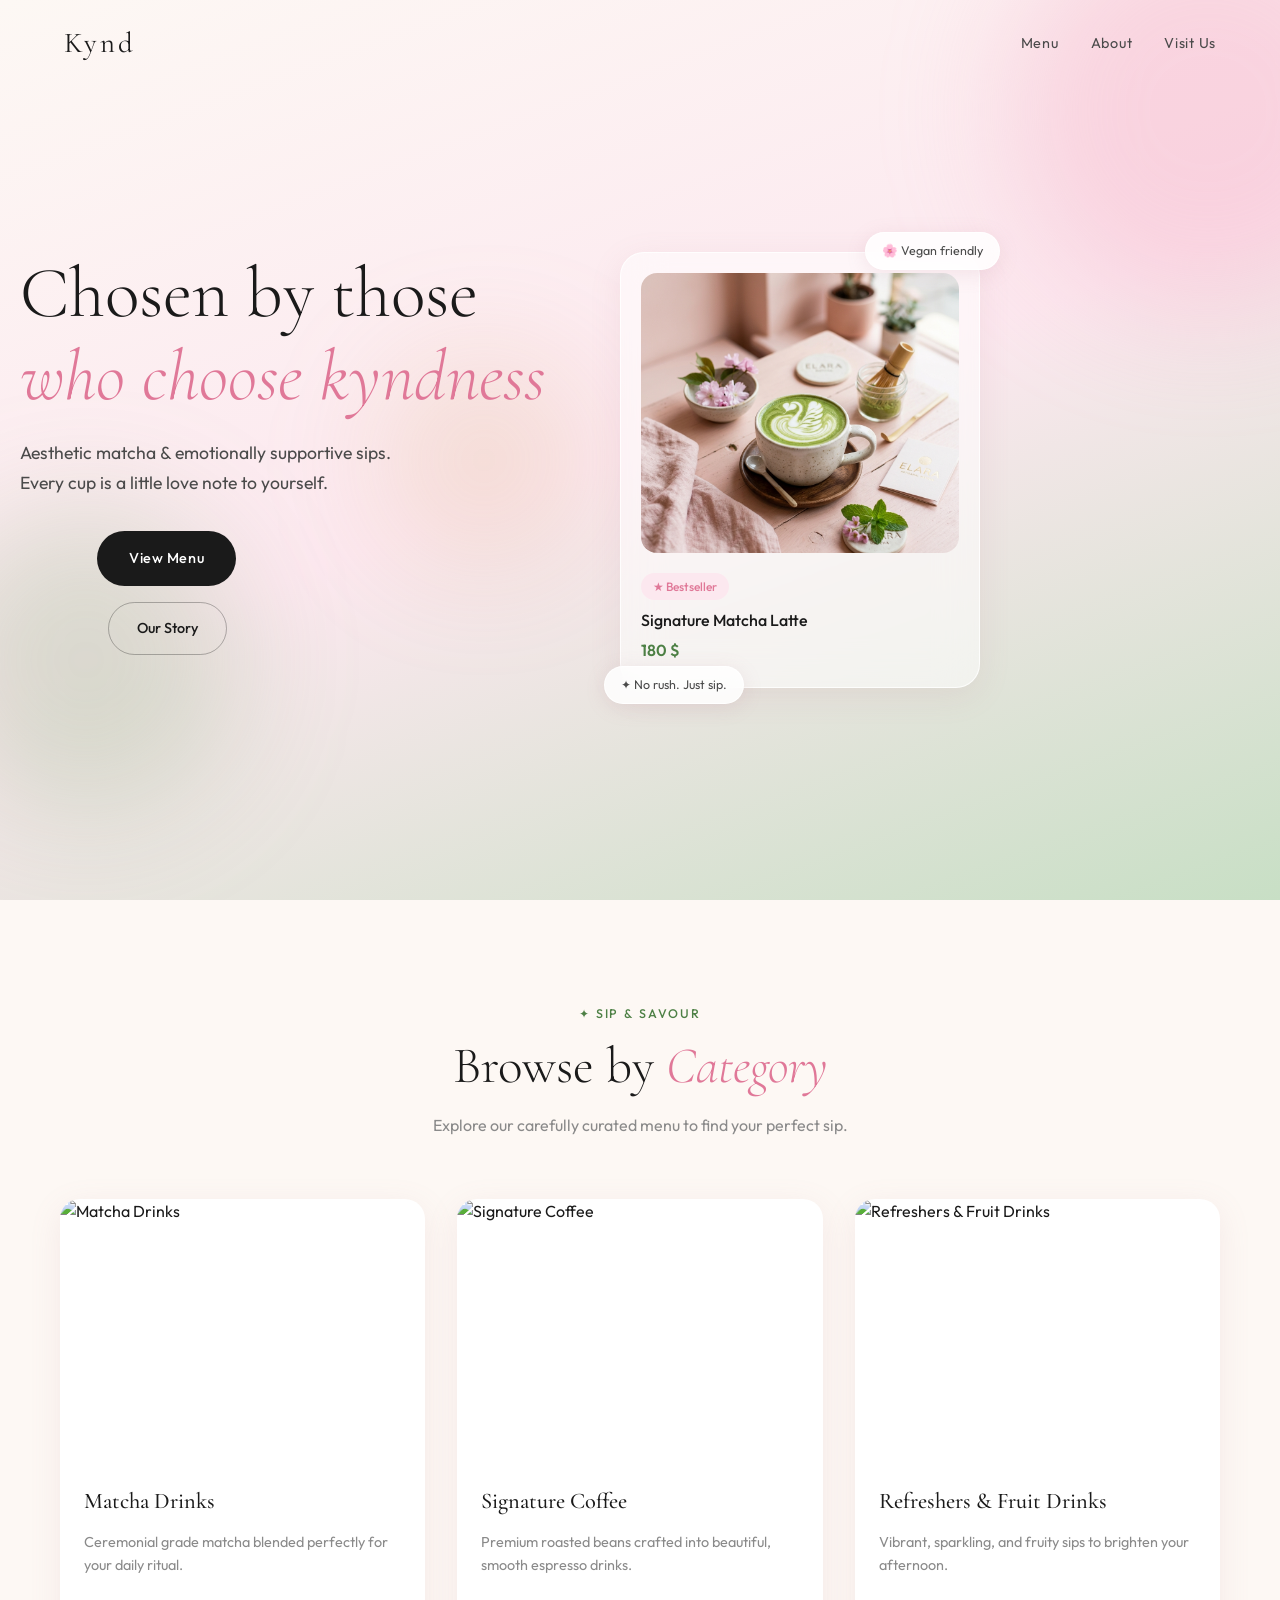
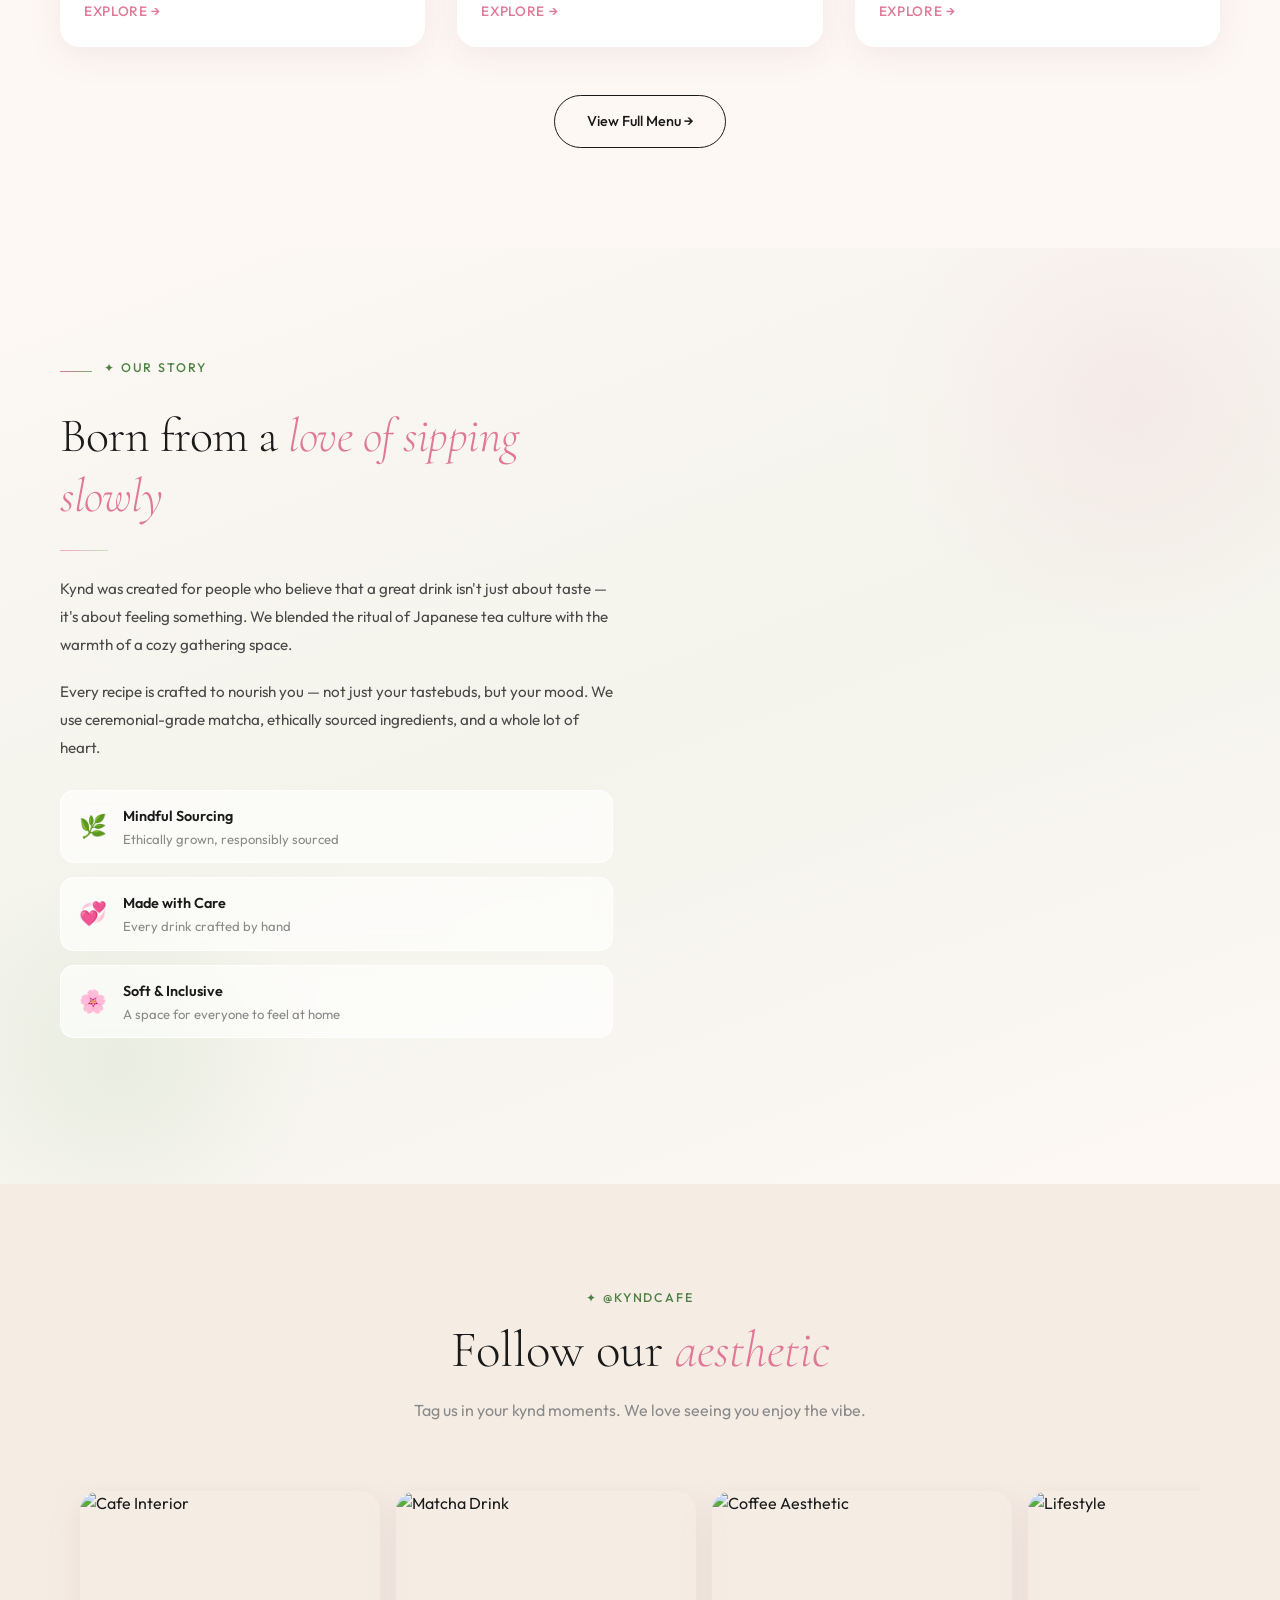
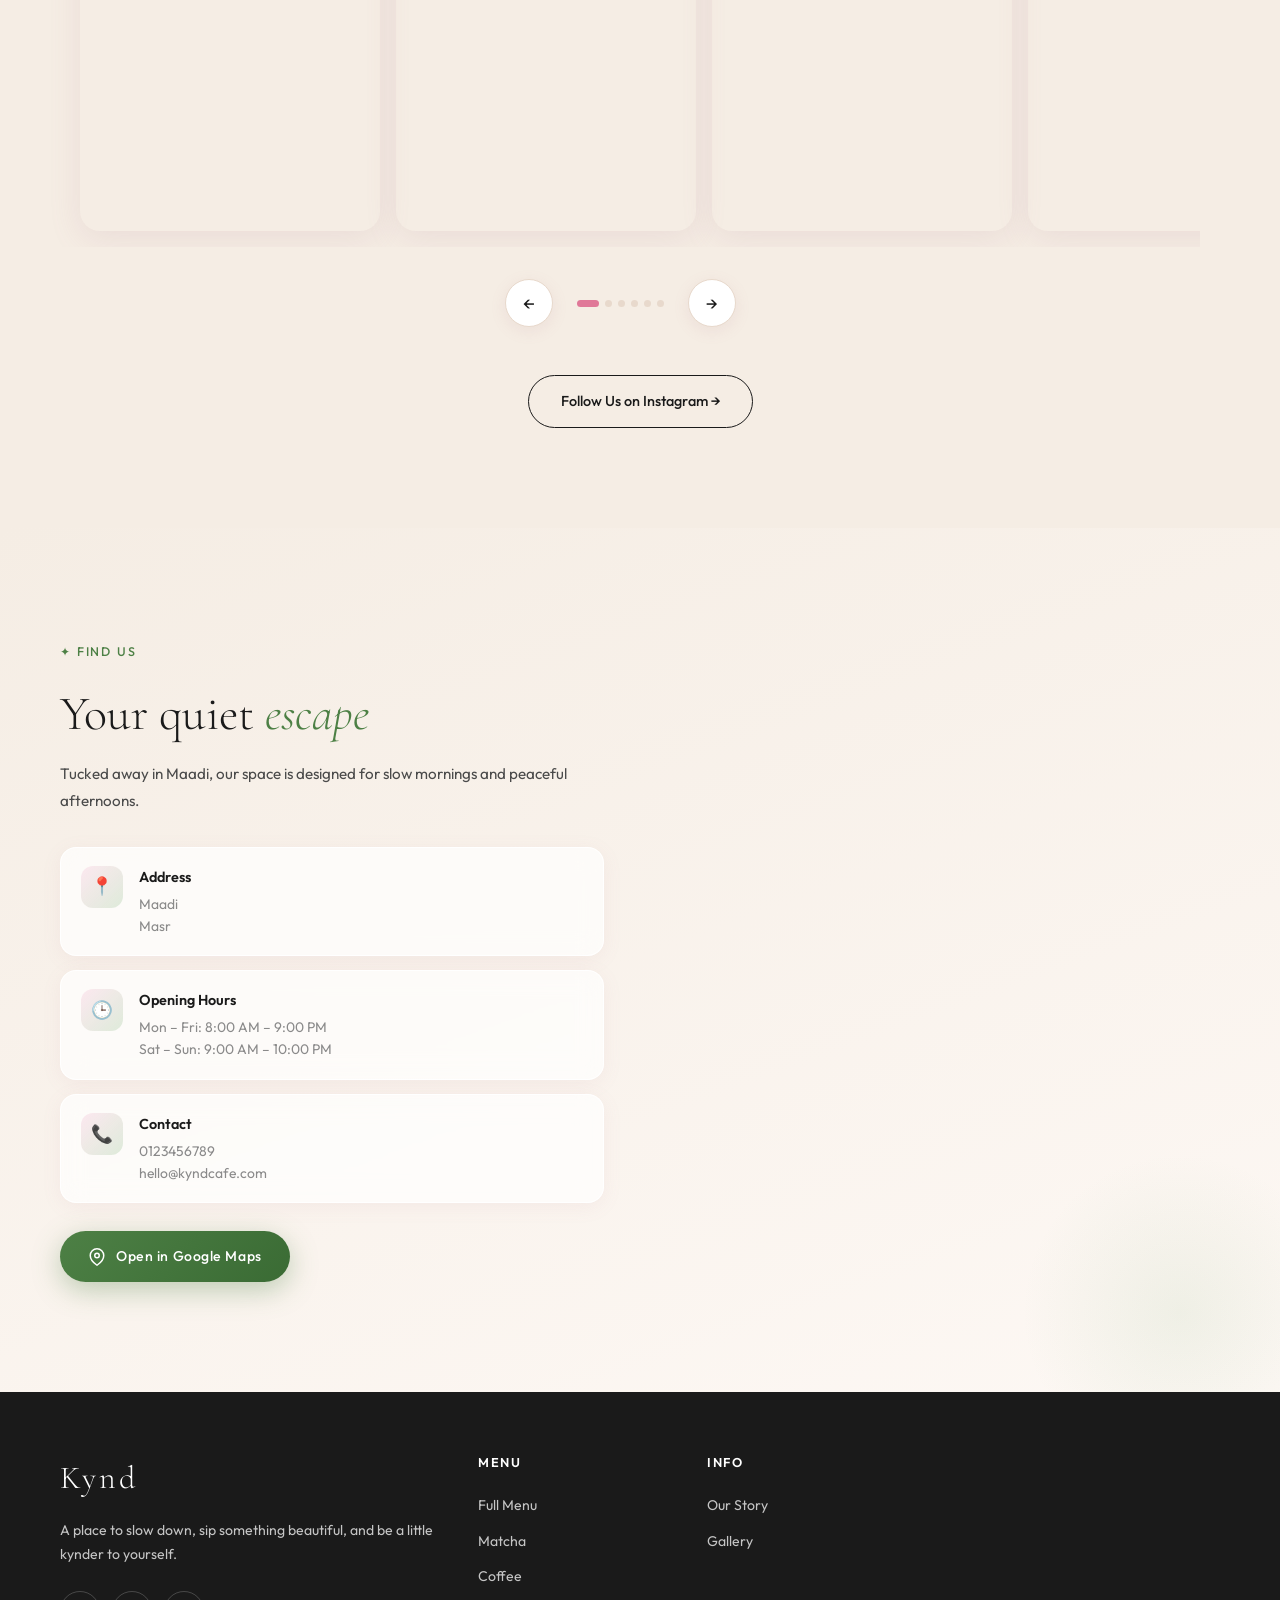
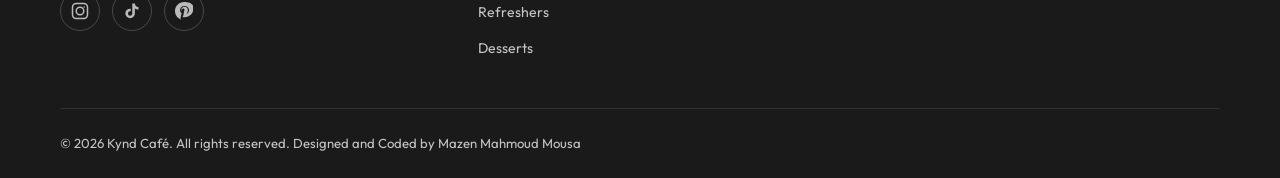
==== index.html @ c6123735 "first commit" ====
<!DOCTYPE html>
<html lang="en">
<head>
  <meta charset="UTF-8" />
  <meta name="viewport" content="width=device-width, initial-scale=1.0" />
  <meta name="description" content="Kynd Café — Aesthetic matcha & emotionally supportive sips. Premium matcha, pink drinks & mindful moments." />
  <title>Kynd Café — Chosen by those who choose kyndness</title>
  <link rel="preconnect" href="https://fonts.googleapis.com" />
  <link rel="preconnect" href="https://fonts.gstatic.com" crossorigin />
  <link href="https://fonts.googleapis.com/css2?family=Cormorant+Garamond:ital,wght@0,300;0,400;0,600;1,300;1,400&family=Outfit:wght@300;400;500;600&family=Jost:wght@300;400;500&display=swap" rel="stylesheet" />
  <link rel="stylesheet" href="style.css" />
</head>
<body>

  <!-- Navbar -->
  <nav id="navbar">
    <div class="nav-container">
      <a href="#" class="nav-logo">Kynd</a>
      <ul class="nav-links" id="navLinks">
        <li><a href="menu.html" class="nav-link">Menu</a></li>
        <li><a href="#about" class="nav-link">About</a></li>
        <li><a href="#location" class="nav-link">Visit Us</a></li>
      </ul>
      <button class="hamburger" id="hamburger" aria-label="Open menu">
        <span></span><span></span><span></span>
      </button>
    </div>
  </nav>

  <!-- Mobile Menu -->
  <div class="mobile-menu" id="mobileMenu">
    <button class="mobile-close" id="mobileClose">✕</button>
    <ul>
      <li><a href="menu.html" class="mobile-link">Menu</a></li>
      <li><a href="#about" class="mobile-link">About</a></li>
      <li><a href="#location" class="mobile-link">Visit Us</a></li>
    </ul>
  </div>
  <div class="menu-overlay" id="menuOverlay"></div>

  <!-- Hero Section -->
  <section id="hero">
    <div class="hero-blobs">
      <div class="blob blob-1"></div>
      <div class="blob blob-2"></div>
      <div class="blob blob-3"></div>
    </div>
    <div class="hero-content">
   
      <h1 class="hero-title reveal">
        Chosen by those<br/><em>who choose kyndness</em>
      </h1>
      <p class="hero-sub reveal">Aesthetic matcha & emotionally supportive sips.<br/>Every cup is a little love note to yourself.</p>
      <div class="hero-btns reveal-up" style="animation-delay: 0.4s;">
        <a href="menu.html" class="btn-primary">View Menu</a>
        <a href="#about" class="btn-ghost">Our Story</a>
      </div>

    </div>
    <div class="hero-visual reveal">
      <div class="hero-card glass-card">
        <div class="hero-img-wrap">
          <img src="assets/matcha-hero.png" alt="Kynd matcha latte" class="hero-drink-img" onerror="this.style.display='none';this.nextElementSibling.style.display='flex'"/>
          <div class="hero-img-fallback">🍵</div>
        </div>
        <div class="hero-card-label">
          <span class="label-tag">★ Bestseller</span>
          <p class="label-name">Signature Matcha Latte</p>
          <p class="label-price">180 $</p>
        </div>
      </div>
      <div class="floating-pill pill-1">🌸 Vegan friendly</div>
      <div class="floating-pill pill-2">✦ No rush. Just sip.</div>
    </div>
    </div>
  </section>

  <!-- Categories Section -->
  <section id="categories" class="section">
    <div class="container">
      <div class="section-header reveal">
        <span class="section-label">✦ Sip & Savour</span>
        <h2>Browse by <em>Category</em></h2>
        <p>Explore our carefully curated menu to find your perfect sip.</p>
      </div>
      <div class="category-cards-grid">
        <!-- Category 1 -->
        <a href="category.html?type=matcha" class="cat-card-large reveal" data-delay="0">
          <div class="cat-card-img-wrap">
            <img src="https://images.unsplash.com/photo-1536514072410-5019a3c69182?auto=format&fit=crop&w=800&q=80" alt="Matcha Drinks" class="cat-card-img" />
          </div>
          <div class="cat-card-content">
            <h3>Matcha Drinks</h3>
            <p>Ceremonial grade matcha blended perfectly for your daily ritual.</p>
            <span class="cat-cta">Explore →</span>
          </div>
        </a>
        <!-- Category 2 -->
        <a href="category.html?type=coffee" class="cat-card-large reveal" data-delay="100">
          <div class="cat-card-img-wrap">
            <img src="https://images.unsplash.com/photo-1497935586351-b67a49e012bf?auto=format&fit=crop&w=800&q=80" alt="Signature Coffee" class="cat-card-img" />
          </div>
          <div class="cat-card-content">
            <h3>Signature Coffee</h3>
            <p>Premium roasted beans crafted into beautiful, smooth espresso drinks.</p>
            <span class="cat-cta">Explore →</span>
          </div>
        </a>
        <!-- Category 3 -->
        <a href="category.html?type=refreshers" class="cat-card-large reveal" data-delay="200">
          <div class="cat-card-img-wrap">
            <img src="https://images.unsplash.com/photo-1513558161293-cdaf765ed2fd?auto=format&fit=crop&w=800&q=80" alt="Refreshers & Fruit Drinks" class="cat-card-img" />
          </div>
          <div class="cat-card-content">
            <h3>Refreshers & Fruit Drinks</h3>
            <p>Vibrant, sparkling, and fruity sips to brighten your afternoon.</p>
            <span class="cat-cta">Explore →</span>
          </div>
        </a>
      </div>
      <div class="center-btn reveal">
        <a href="menu.html" class="btn-outline">View Full Menu →</a>
      </div>
    </div>
  </section>



  <!-- About Section -->
  <section id="about" class="section">
    <div class="container">
      <div class="about-grid">
        <div class="about-visual reveal">
         
    
          
        <div class="about-text reveal">
          <div class="about-eyebrow">
            <div class="about-eyebrow-line"></div>
            <span class="section-label">✦ Our Story</span>
          </div>
          <h2>Born from a <em>love of sipping slowly</em></h2>
          <div class="about-divider"></div>
          <p class="about-p">Kynd was created for people who believe that a great drink isn't just about taste — it's about feeling something. We blended the ritual of Japanese tea culture with the warmth of a cozy gathering space.</p>
          <p class="about-p">Every recipe is crafted to nourish you — not just your tastebuds, but your mood. We use ceremonial-grade matcha, ethically sourced ingredients, and a whole lot of heart.</p>
          <div class="about-values">
            <div class="value-item">
              <span class="value-icon">🌿</span>
              <div>
                <strong>Mindful Sourcing</strong>
                <p>Ethically grown, responsibly sourced</p>
              </div>
            </div>
            <div class="value-item">
              <span class="value-icon">💞</span>
              <div>
                <strong>Made with Care</strong>
                <p>Every drink crafted by hand</p>
              </div>
            </div>
            <div class="value-item">
              <span class="value-icon">🌸</span>
              <div>
                <strong>Soft & Inclusive</strong>
                <p>A space for everyone to feel at home</p>
              </div>
            </div>
          </div>
        </div>
      </div>
    </div>
  </section>

  <!-- Gallery Section -->
  <section id="gallery" class="section bg-soft">
    <div class="container">
      <div class="section-header reveal">
        <span class="section-label">✦ @kyndcafe</span>
        <h2>Follow our <em>aesthetic</em></h2>
        <p>Tag us in your kynd moments. We love seeing you enjoy the vibe.</p>
      </div>
      <div class="gallery-carousel-wrap">
        <div class="gallery-track-outer">
          <div class="gallery-track" id="galleryTrack">
            <div class="gallery-slide">
              <img src="https://images.unsplash.com/photo-1554118811-1e0d58224f24?auto=format&fit=crop&w=600&q=80" alt="Cafe Interior" class="gal-img" draggable="false"/>
            </div>
            <div class="gallery-slide">
              <img src="https://images.unsplash.com/photo-1515823662972-da6a2e4d3002?auto=format&fit=crop&w=600&q=80" alt="Matcha Drink" class="gal-img" draggable="false"/>
            </div>
            <div class="gallery-slide">
              <img src="https://images.unsplash.com/photo-1541167760496-1628856ab772?auto=format&fit=crop&w=600&q=80" alt="Coffee Aesthetic" class="gal-img" draggable="false"/>
            </div>
            <div class="gallery-slide">
              <img src="https://images.unsplash.com/photo-1600093463592-8e36ae95ef56?auto=format&fit=crop&w=600&q=80" alt="Lifestyle" class="gal-img" draggable="false"/>
            </div>
            <div class="gallery-slide">
              <img src="https://images.unsplash.com/photo-1551024601-bec78aea704b?auto=format&fit=crop&w=600&q=80" alt="Dessert" class="gal-img" draggable="false"/>
            </div>
            <div class="gallery-slide">
              <img src="https://images.unsplash.com/photo-1511920170033-f8396924c348?auto=format&fit=crop&w=600&q=80" alt="Cozy Cafe" class="gal-img" draggable="false"/>
            </div>
          </div>
        </div>
        <div class="gallery-controls">
          <button class="gallery-arrow" id="galPrev" aria-label="Previous">&#8592;</button>
          <div class="gallery-dots" id="galDots"></div>
          <button class="gallery-arrow" id="galNext" aria-label="Next">&#8594;</button>
        </div>
      </div>
      <div class="center-btn reveal">
        <a href="https://instagram.com" target="_blank" class="btn-outline">Follow Us on Instagram →</a>
      </div>
    </div>
  </section>

  <!-- Location & Hours Section -->
  <section id="location" class="section">
    <div class="container">
      <div class="location-grid">
        <div class="location-text reveal">
          <span class="section-label">✦ Find Us</span>
          <h2>Your quiet <em>escape</em></h2>
          <p>Tucked away in Maadi, our space is designed for slow mornings and peaceful afternoons.</p>
          
          <div class="location-details">
            <div class="loc-item">
              <div class="loc-icon-wrap">📍</div>
              <div>
                <strong>Address</strong>
                <p>Maadi<br/>Masr</p>
              </div>
            </div>
            <div class="loc-item">
              <div class="loc-icon-wrap">🕒</div>
              <div>
                <strong>Opening Hours</strong>
                <p>Mon – Fri: 8:00 AM – 9:00 PM<br/>Sat – Sun: 9:00 AM – 10:00 PM</p>
              </div>
            </div>
            <div class="loc-item">
              <div class="loc-icon-wrap">📞</div>
              <div>
                <strong>Contact</strong>
                <p>0123456789<br/>hello@kyndcafe.com</p>
              </div>
            </div>
          </div>

          <a href="https://maps.google.com" target="_blank" rel="noopener" class="btn-map">
            <svg viewBox="0 0 24 24" fill="none" stroke="currentColor" stroke-width="2" stroke-linecap="round" stroke-linejoin="round">
              <path d="M21 10c0 7-9 13-9 13s-9-6-9-13a9 9 0 0 1 18 0z"/>
              <circle cx="12" cy="10" r="3"/>
            </svg>
            Open in Google Maps
          </a>
        </div>
      </div>
    </div>
  </section>



  <!-- Footer -->
  <footer id="contact">
    <div class="container">
      <div class="footer-grid">
        <div class="footer-brand">
          <div class="footer-logo">Kynd</div>
          <p>A place to slow down, sip something beautiful, and be a little kynder to yourself.</p>
          <div class="social-links">
            <a href="#" class="social-btn" aria-label="Instagram">
              <svg viewBox="0 0 24 24" fill="none" stroke="currentColor" stroke-width="2"><rect x="2" y="2" width="20" height="20" rx="5"/><circle cx="12" cy="12" r="5"/><circle cx="17.5" cy="6.5" r="1" fill="currentColor" stroke="none"/></svg>
            </a>
            <a href="#" class="social-btn" aria-label="TikTok">
              <svg viewBox="0 0 24 24" fill="currentColor"><path d="M19.59 6.69a4.83 4.83 0 01-3.77-4.25V2h-3.45v13.67a2.89 2.89 0 01-2.88 2.5 2.89 2.89 0 01-2.89-2.89 2.89 2.89 0 012.89-2.89c.28 0 .54.04.79.1V9.01a6.32 6.32 0 00-.79-.05 6.34 6.34 0 00-6.34 6.34 6.34 6.34 0 006.34 6.34 6.34 6.34 0 006.33-6.34V8.69a8.18 8.18 0 004.78 1.52V6.77a4.85 4.85 0 01-1.01-.08z"/></svg>
            </a>
            <a href="#" class="social-btn" aria-label="Pinterest">
              <svg viewBox="0 0 24 24" fill="currentColor"><path d="M12 0C5.37 0 0 5.37 0 12c0 5.08 3.16 9.44 7.64 11.21-.1-.95-.2-2.41.04-3.44.22-.93 1.46-6.19 1.46-6.19s-.37-.75-.37-1.86c0-1.75 1.01-3.05 2.27-3.05 1.07 0 1.59.8 1.59 1.76 0 1.08-.69 2.69-1.04 4.18-.3 1.25.62 2.26 1.85 2.26 2.22 0 3.72-2.86 3.72-6.25 0-2.57-1.74-4.37-4.23-4.37-2.88 0-4.57 2.16-4.57 4.4 0 .87.33 1.8.75 2.31.08.1.09.19.07.29-.08.31-.25.99-.28 1.12-.04.18-.14.22-.31.13-1.17-.55-1.9-2.26-1.9-3.64 0-2.96 2.15-5.68 6.2-5.68 3.25 0 5.78 2.32 5.78 5.41 0 3.23-2.03 5.82-4.85 5.82-.95 0-1.84-.49-2.14-1.07l-.58 2.18c-.21.81-.78 1.82-1.16 2.44.87.27 1.8.41 2.75.41 6.63 0 12-5.37 12-12S18.63 0 12 0z"/></svg>
            </a>
          </div>
        </div>
        <div class="footer-col">
          <h4>Menu</h4>
          <ul>
            <li><a href="menu.html">Full Menu</a></li>
            <li><a href="category.html?type=matcha">Matcha</a></li>
            <li><a href="category.html?type=coffee">Coffee</a></li>
            <li><a href="category.html?type=refreshers">Refreshers</a></li>
            <li><a href="category.html?type=desserts">Desserts</a></li>
          </ul>
        </div>
        <div class="footer-col">
          <h4>Info</h4>
          <ul>
            <li><a href="#about">Our Story</a></li>
            <li><a href="#gallery">Gallery</a></li>
          </ul>
        </div>
      </div>
      <div class="footer-bottom">
        <p>© 2026 Kynd Café. All rights reserved. Designed and Coded by Mazen Mahmoud Mousa</p>
      
      </div>
    </div>
  </footer>

  <script src="main.js"></script>
</body>
</html>
---- style.css ----
/* ===== VARIABLES ===== */
:root {
  --pink: #f2a7bf;
  --pink-light: #fce8ef;
  --pink-deep: #e07898;
  --matcha: #7aab72;
  --matcha-light: #c8dfc5;
  --matcha-deep: #4d8045;
  --cream: #fdf8f4;
  --beige: #f5ede4;
  --beige-dark: #e8d9cc;
  --white: #ffffff;
  --text-dark: #1a1a1a;
  --text-mid: #4a4a4a;
  --text-light: #8a8a8a;
  --glass-bg: rgba(255,255,255,0.55);
  --glass-border: rgba(255,255,255,0.8);
  --shadow-soft: 0 8px 32px rgba(180,120,140,0.12);
  --shadow-hover: 0 20px 60px rgba(180,120,140,0.22);
  --radius: 20px;
  --radius-sm: 12px;
  --font-serif: 'Cormorant Garamond', serif;
  --font-sans: 'Outfit', sans-serif;
  --font-alt: 'Jost', sans-serif;
  --transition: 0.35s cubic-bezier(0.4,0,0.2,1);
}

/* ===== RESET ===== */
*, *::before, *::after { box-sizing: border-box; margin: 0; padding: 0; }
html { scroll-behavior: smooth; font-size: 16px; }
body {
  font-family: var(--font-sans);
  background: var(--cream);
  color: var(--text-dark);
  overflow-x: hidden;
  line-height: 1.6;
}
img { max-width: 100%; display: block; }
a { text-decoration: none; color: inherit; }
ul { list-style: none; }
button { border: none; cursor: pointer; font-family: inherit; }

/* ===== REVEAL ANIMATIONS ===== */
.reveal-up {
  opacity: 0;
  transform: translateY(30px);
  animation: revealUpAnim 1s cubic-bezier(0.2, 0.8, 0.2, 1) forwards;
}
@keyframes revealUpAnim {
  to { opacity: 1; transform: translateY(0); }
}
/* ===== NAVBAR ===== */
#navbar {
  position: fixed; top: 0; left: 0; right: 0; z-index: 1000;
  padding: 20px 0; transition: all var(--transition);
}
#navbar.scrolled {
  background: rgba(253,248,244,0.9);
  backdrop-filter: blur(20px);
  padding: 12px 0;
  box-shadow: 0 2px 30px rgba(180,120,140,0.1);
}
.nav-container {
  max-width: 1200px; margin: 0 auto; padding: 0 24px;
  display: flex; align-items: center; justify-content: space-between; gap: 16px;
}
.nav-logo {
  font-family: var(--font-serif); font-size: 1.8rem; font-weight: 400;
  letter-spacing: 0.1em; color: var(--text-dark); flex-shrink: 0;
}
.nav-links {
  display: none; gap: 32px;
}
@media(min-width:900px){ .nav-links { display: flex; } }
.nav-link {
  font-size: 0.9rem; font-weight: 400; color: var(--text-mid);
  letter-spacing: 0.05em; transition: color var(--transition);
  position: relative;
}
.nav-link::after {
  content:''; position:absolute; bottom:-4px; left:0; right:0;
  height:1px; background:var(--pink); transform:scaleX(0);
  transition:transform var(--transition);
}
.nav-link:hover { color: var(--text-dark); }
.nav-link:hover::after { transform:scaleX(1); }
.nav-cta {
  display: none; padding: 10px 22px;
  background: var(--text-dark); color: var(--white);
  border-radius: 50px; font-size: 0.85rem; font-weight: 500;
  letter-spacing: 0.05em; transition: all var(--transition);
}
@media(min-width:900px){ .nav-cta { display: block; } }
.nav-cta:hover {
  background: var(--pink-deep);
  box-shadow: 0 8px 24px rgba(224,120,138,0.4);
  transform: translateY(-1px);
}
.hamburger {
  display: flex; flex-direction: column; gap: 5px;
  background: none; padding: 4px; width: 36px; flex-shrink: 0;
}
@media(min-width:900px){ .hamburger { display: none; } }
.hamburger span {
  display: block; height: 1.5px; background: var(--text-dark);
  border-radius: 2px; transition: all var(--transition); width: 100%;
}
.hamburger.active span:nth-child(1) { transform: rotate(45deg) translate(5px,5px); }
.hamburger.active span:nth-child(2) { opacity: 0; }
.hamburger.active span:nth-child(3) { transform: rotate(-45deg) translate(5px,-5px); }

/* Mobile Menu */
.mobile-menu {
  position: fixed; top: 0; right: -100%; width: min(320px,85vw); height: 100vh;
  background: var(--cream); z-index: 1100; padding: 80px 40px 40px;
  display: flex; flex-direction: column; gap: 32px;
  box-shadow: -10px 0 60px rgba(0,0,0,0.1);
  transition: right 0.4s cubic-bezier(0.4,0,0.2,1);
}
.mobile-menu.open { right: 0; }
.mobile-close {
  position: absolute; top: 24px; right: 24px; background: none;
  font-size: 1.2rem; color: var(--text-mid); padding: 8px;
}
.mobile-menu ul { display: flex; flex-direction: column; gap: 8px; }
.mobile-link {
  display: block; padding: 12px 0; font-size: 1.4rem;
  font-family: var(--font-serif); font-weight: 300;
  color: var(--text-dark); letter-spacing: 0.05em;
  border-bottom: 1px solid var(--beige-dark);
  transition: color var(--transition);
}
.mobile-link:hover { color: var(--pink-deep); }
.mobile-order { display: inline-block; margin-top: auto; text-align: center; }
.menu-overlay {
  position: fixed; inset: 0; background: rgba(0,0,0,0.4);
  z-index: 1050; opacity: 0; visibility: hidden;
  transition: all var(--transition);
}
.menu-overlay.show { opacity: 1; visibility: visible; }

/* ===== BUTTONS ===== */
.btn-primary {
  display: inline-flex; align-items: center; gap: 8px;
  padding: 14px 30px;
  margin: 1px 77px;
  background: var(--text-dark); color: var(--white);
  border-radius: 50px; font-size: 0.9rem; font-weight: 500;
  letter-spacing: 0.04em; transition: all var(--transition);
  border: 2px solid transparent;

}
.btn-primary:hover {
  background: var(--pink-deep); border-color: var(--pink-deep);
  box-shadow: 0 12px 35px rgba(224,120,138,0.4);
  transform: translateY(-2px);
}
.btn-ghost {
  display: inline-flex; align-items: center; gap: 8px;
  padding: 14px 28px;  margin: 1px 88px; background: transparent; color: var(--text-dark);
  border-radius: 50px; font-size: 0.9rem; font-weight: 500;
  border: 1.5px solid rgba(26,26,26,0.3); transition: all var(--transition);
}
.btn-ghost:hover {
  border-color: var(--pink); color: var(--pink-deep);
  background: var(--pink-light); transform: translateY(-2px);
}
.btn-outline {
  display: inline-flex; align-items: center; gap: 8px;
  padding: 14px 32px; background: transparent; color: var(--text-dark);
  border-radius: 50px; font-size: 0.9rem; font-weight: 500;
  border: 1.5px solid var(--text-dark); transition: all var(--transition);
}
.btn-outline:hover {
  background: var(--text-dark); color: var(--white);
  transform: translateY(-2px);
}

/* ===== SHARED ===== */
.container { max-width: 1200px; margin: 0 auto; padding: 0 20px; }
.section { padding: clamp(60px,10vw,100px) 0; }
.bg-soft { background: var(--beige); }
.glass-card {
  background: var(--glass-bg); backdrop-filter: blur(20px);
  border: 1px solid var(--glass-border); border-radius: var(--radius);
  box-shadow: var(--shadow-soft);
}
.section-header { text-align: center; margin-bottom: clamp(40px,6vw,60px); }
.section-label {
  display: inline-block; font-size: 0.78rem; font-weight: 500;
  letter-spacing: 0.15em; color: var(--matcha-deep); text-transform: uppercase;
  margin-bottom: 12px;
}
.section-header h2 {
  font-family: var(--font-serif); font-size: clamp(2rem,5vw,3.2rem);
  font-weight: 300; line-height: 1.2; margin-bottom: 16px;
}
.section-header h2 em { color: var(--pink-deep); font-style: italic; }
.section-header p { color: var(--text-light); max-width: 520px; margin: 0 auto; font-size: 1rem; }
.center-btn { text-align: center; margin-top: 48px; }

/* ===== REVEAL ANIMATION ===== */
.reveal {
  opacity: 0; transform: translateY(30px);
  transition: opacity 0.7s ease, transform 0.7s ease;
}
.reveal.visible { opacity: 1; transform: translateY(0); }

/* ===== HERO ===== */
#hero {
  min-height: 100vh; min-height: 100svh;
  display: flex; align-items: center;
  padding: 100px 20px 60px;
  position: relative; overflow: hidden;
  background: linear-gradient(160deg, var(--cream) 0%, var(--pink-light) 50%, var(--matcha-light) 100%);
}
.hero-blobs { position: absolute; inset: 0; pointer-events: none; overflow: hidden; }
.blob {
  position: absolute; border-radius: 50%;
  filter: blur(60px); animation: floatBlob 8s ease-in-out infinite;
}
.blob-1 {
  width: clamp(200px,40vw,400px); height: clamp(200px,40vw,400px);
  background: rgba(242,167,191,0.35); top: -10%; right: -10%;
  animation-delay: 0s;
}
.blob-2 {
  width: clamp(150px,30vw,300px); height: clamp(150px,30vw,300px);
  background: rgba(122,171,114,0.25); bottom: 10%; left: -5%;
  animation-delay: 3s;
}
.blob-3 {
  width: clamp(100px,20vw,200px); height: clamp(100px,20vw,200px);
  background: rgba(212,167,106,0.2); top: 40%; left: 30%;
  animation-delay: 6s;
}
@keyframes floatBlob {
  0%,100%{transform:translate(0,0) scale(1)}
  33%{transform:translate(15px,-20px) scale(1.05)}
  66%{transform:translate(-10px,15px) scale(0.95)}
}
.hero-content {
  flex: 1; max-width: 600px; position: relative; z-index: 2;
}
.hero-badge {
  display: inline-block; padding: 8px 18px;
  background: rgba(255,255,255,0.6); backdrop-filter: blur(10px);
  border: 1px solid rgba(255,255,255,0.8); border-radius: 50px;
  font-size: 0.8rem; letter-spacing: 0.1em; color: var(--text-mid);
  margin-bottom: 24px;
}
.hero-title {
  font-family: var(--font-serif); font-size: clamp(2.4rem,6vw,4.5rem);
  font-weight: 300; line-height: 1.15; margin-bottom: 20px;
  color: var(--text-dark);
}
.hero-title em { color: var(--pink-deep); font-style: italic; }
.hero-sub {
  font-size: clamp(0.95rem,2vw,1.1rem); color: var(--text-mid);
  margin-bottom: 32px; line-height: 1.7;
}
.hero-btns { display: flex; gap: 14px; flex-wrap: wrap; margin-bottom: 32px; }
.hero-tags { display: flex; gap: 10px; flex-wrap: wrap; }
.hero-tags span {
  font-size: 0.78rem; color: var(--text-light); letter-spacing: 0.05em;
  padding: 4px 12px; background: rgba(255,255,255,0.5);
  border-radius: 50px; border: 1px solid rgba(255,255,255,0.7);
}
.hero-visual {
  position: relative; flex-shrink: 0;
  display: none;
}
@media(min-width:780px){ .hero-visual { display: block; width: 360px; } }
.hero-card {
  padding: 20px; border-radius: 24px; position: relative;
}
.hero-img-wrap {
  width: 100%; height: 280px; border-radius: 16px; overflow: hidden;
  background: linear-gradient(135deg,var(--matcha-light),var(--pink-light));
  display: flex; align-items: center; justify-content: center; margin-bottom: 16px;
}
.hero-drink-img { width: 100%; height: 100%; object-fit: cover; }
.hero-img-fallback {
  display: none; font-size: 5rem; align-items: center; justify-content: center;
  width: 100%; height: 100%;
}
.hero-card-label { padding: 4px 0; }
.label-tag {
  display: inline-block; padding: 4px 12px; background: var(--pink-light);
  color: var(--pink-deep); border-radius: 50px; font-size: 0.75rem; font-weight: 500;
  margin-bottom: 8px;
}
.label-name { font-weight: 500; margin-bottom: 4px; }
.label-price { color: var(--matcha-deep); font-weight: 600; }
.floating-pill {
  position: absolute; background: rgba(255,255,255,0.85);
  backdrop-filter: blur(12px); border: 1px solid rgba(255,255,255,0.9);
  border-radius: 50px; padding: 8px 16px; font-size: 0.78rem;
  color: var(--text-mid); white-space: nowrap;
  box-shadow: 0 4px 20px rgba(180,120,140,0.15);
  animation: floatPill 4s ease-in-out infinite;
}
.pill-1 { top: -20px; right: -20px; animation-delay: 0s; }
.pill-2 { bottom: -16px; left: -16px; animation-delay: 2s; }
@keyframes floatPill {
  0%,100%{transform:translateY(0)} 50%{transform:translateY(-10px)}
}

/* ===== DRINKS ===== */
.drinks-grid {
  display: grid;
  grid-template-columns: repeat(auto-fill, minmax(min(100%, 260px), 1fr));
  gap: 24px;
}
.drink-card {
  background: var(--white); border-radius: var(--radius);
  overflow: hidden; box-shadow: var(--shadow-soft);
  transition: all var(--transition);
}
.drink-card:hover {
  transform: translateY(-8px);
  box-shadow: var(--shadow-hover);
}
.drink-img-wrap { position: relative; overflow: hidden; }
.drink-img {
  height: 200px; display: flex; align-items: center; justify-content: center;
  transition: transform 0.5s ease;
}
.drink-card:hover .drink-img { transform: scale(1.05); }
.drink-emoji { font-size: 4rem; }
.matcha-bg { background: linear-gradient(135deg,#c8dfc5,#a8c5a0); }
.pink-bg { background: linear-gradient(135deg,#fce8ef,#f4a7b9); }
.lavender-bg { background: linear-gradient(135deg,#e8e0f0,#c5b4e3); }
.peach-bg { background: linear-gradient(135deg,#fde8d0,#f8c09a); }
.drink-badge {
  position: absolute; top: 14px; left: 14px;
  padding: 5px 12px; border-radius: 50px; font-size: 0.72rem; font-weight: 600;
  background: var(--text-dark); color: var(--white); letter-spacing: 0.05em;
}
.drink-badge.new { background: var(--pink-deep); }
.drink-info { padding: 20px; }
.drink-info h3 { font-family: var(--font-serif); font-size: 1.2rem; font-weight: 400; margin-bottom: 8px; }
.drink-info p { font-size: 0.88rem; color: var(--text-light); line-height: 1.5; margin-bottom: 16px; }
.drink-footer { display: flex; align-items: center; justify-content: space-between; }
.price { font-weight: 600; font-size: 1.05rem; color: var(--matcha-deep); }
.add-btn {
  padding: 8px 18px; background: var(--text-dark); color: var(--white);
  border-radius: 50px; font-size: 0.82rem; font-weight: 500;
  transition: all var(--transition);
}
.add-btn:hover {
  background: var(--pink-deep);
  box-shadow: 0 6px 20px rgba(224,120,138,0.4);
  transform: translateY(-1px);
}

/* ===== CATEGORY CARDS (REDESIGN) ===== */
.category-cards-grid {
  display: grid; gap: 32px;
  grid-template-columns: 1fr;
}
@media(min-width: 768px){
  .category-cards-grid { grid-template-columns: repeat(3, 1fr); }
}
.cat-card-large {
  display: flex; flex-direction: column; text-decoration: none;
  background: var(--white); border-radius: var(--radius);
  overflow: hidden; box-shadow: var(--shadow-soft);
  transition: all var(--transition); cursor: pointer;
}
.cat-card-large:hover {
  transform: translateY(-8px);
  box-shadow: var(--shadow-hover);
}
.cat-card-img-wrap {
  width: 100%; height: 260px; overflow: hidden;
}
.cat-card-img {
  width: 100%; height: 100%; object-fit: cover;
  transition: transform 0.6s cubic-bezier(0.2, 0.8, 0.2, 1);
}
.cat-card-large:hover .cat-card-img {
  transform: scale(1.05);
}
.cat-card-content {
  padding: 24px; display: flex; flex-direction: column; flex-grow: 1;
}
.cat-card-content h3 {
  font-family: var(--font-serif); font-size: 1.4rem; font-weight: 500;
  color: var(--text-dark); margin-bottom: 12px;
}
.cat-card-content p {
  font-size: 0.9rem; color: var(--text-light); line-height: 1.6; margin-bottom: 24px;
}
.cat-cta {
  margin-top: auto; font-size: 0.85rem; font-weight: 500;
  color: var(--pink-deep); letter-spacing: 0.05em; text-transform: uppercase;
  transition: color var(--transition);
}
.cat-card-large:hover .cat-cta { color: var(--text-dark); }

/* ===== ABOUT ===== */
#about {
  background: linear-gradient(160deg, var(--cream) 0%, rgba(200,223,197,0.18) 50%, var(--cream) 100%);
  position: relative; overflow: hidden;
}
#about::before {
  content: ''; position: absolute; width: 500px; height: 500px;
  background: radial-gradient(circle, rgba(242,167,191,0.13) 0%, transparent 70%);
  top: -100px; right: -100px; pointer-events: none;
}
#about::after {
  content: ''; position: absolute; width: 400px; height: 400px;
  background: radial-gradient(circle, rgba(122,171,114,0.1) 0%, transparent 70%);
  bottom: -80px; left: -80px; pointer-events: none;
}
.about-grid {
  display: grid; gap: 60px; align-items: center; position: relative; z-index: 1;
}
@media(min-width:900px){
  .about-grid { grid-template-columns: 1.05fr 1fr; gap: 80px; }
}

/* Visual cluster */
.about-visual {
  position: relative;
  min-height: 480px;
  display: flex; align-items: center; justify-content: center;
}
.about-img-main {
  width: 78%; aspect-ratio: 3/4; border-radius: 28px; overflow: hidden;
  position: relative; z-index: 2;
  box-shadow: 0 24px 80px rgba(180,120,140,0.22);
  margin-left: 10%;
}
.about-img-main img {
  width: 100%; height: 100%; object-fit: cover;
}
.about-img-inner {
  width: 100%; height: 100%;
  background: linear-gradient(155deg, var(--matcha-light) 0%, var(--pink-light) 100%);
  display: flex; align-items: center; justify-content: center; font-size: 5rem;
}

/* Floating accent image */
.about-img-accent {
  position: absolute; bottom: 10px; left: 0; z-index: 3;
  width: 48%; aspect-ratio: 4/3; border-radius: 20px; overflow: hidden;
  box-shadow: 0 16px 50px rgba(26,26,26,0.18);
  border: 4px solid var(--white);
}
.about-img-accent img { width: 100%; height: 100%; object-fit: cover; }

/* Stat cards */
.about-stat-card {
  position: absolute; padding: 18px 22px; text-align: center; min-width: 120px;
  z-index: 4; border-radius: 18px;
  background: rgba(255,255,255,0.88); backdrop-filter: blur(16px);
  border: 1px solid rgba(255,255,255,0.95);
  box-shadow: 0 12px 40px rgba(180,120,140,0.18);
  animation: floatCard 5s ease-in-out infinite;
}
.about-stat-card:first-of-type { top: 16px; left: -12px; animation-delay: 0s; }
.stat-2 { bottom: 30px; right: 0; animation-delay: 2.5s; }
@keyframes floatCard {
  0%,100%{transform:translateY(0)} 50%{transform:translateY(-8px)}
}
.about-stat-card strong {
  display: block; font-size: 2rem; font-family: var(--font-serif);
  color: var(--pink-deep); font-weight: 400; line-height: 1;
}
.about-stat-card span { font-size: 0.74rem; color: var(--text-light); letter-spacing: 0.05em; }

/* Decorative line accent */
.about-line-accent {
  position: absolute; top: 50%; right: -20px; transform: translateY(-50%);
  width: 3px; height: 120px; z-index: 1;
  background: linear-gradient(to bottom, transparent, var(--pink), transparent);
  border-radius: 2px;
  display: none;
}
@media(min-width:900px){ .about-line-accent { display: block; } }

/* Text side */
.about-text { padding: 10px 0; }
.about-eyebrow {
  display: flex; align-items: center; gap: 12px; margin-bottom: 20px;
}
.about-eyebrow-line {
  width: 32px; height: 1.5px;
  background: linear-gradient(to right, var(--pink-deep), var(--matcha));
  border-radius: 2px; flex-shrink: 0;
}
.about-text h2 {
  font-family: var(--font-serif); font-size: clamp(1.9rem,4vw,3rem);
  font-weight: 300; line-height: 1.25; margin-bottom: 24px;
  letter-spacing: -0.01em;
}
.about-text h2 em { color: var(--pink-deep); font-style: italic; }
.about-divider {
  width: 48px; height: 1.5px; margin-bottom: 24px;
  background: linear-gradient(to right, var(--pink), var(--matcha-light));
  border-radius: 2px;
}
.about-p { color: var(--text-mid); font-size: 0.95rem; line-height: 1.85; margin-bottom: 18px; }
.about-values { display: flex; flex-direction: column; gap: 14px; margin: 28px 0 36px; }
.value-item {
  display: flex; align-items: center; gap: 16px;
  padding: 14px 18px; border-radius: 14px;
  background: rgba(255,255,255,0.65); backdrop-filter: blur(8px);
  border: 1px solid rgba(255,255,255,0.9);
  transition: all var(--transition);
}
.value-item:hover {
  background: rgba(255,255,255,0.9);
  box-shadow: 0 6px 24px rgba(180,120,140,0.12);
  transform: translateX(4px);
}
.value-icon { font-size: 1.4rem; flex-shrink: 0; }
.value-item strong { display: block; font-weight: 600; margin-bottom: 2px; font-size: 0.9rem; color: var(--text-dark); }
.value-item p { font-size: 0.82rem; color: var(--text-light); margin: 0; line-height: 1.4; }

/* ===== GALLERY CAROUSEL ===== */
#gallery { overflow: hidden; }
.gallery-carousel-wrap {
  position: relative;
  margin: 0 -20px;
}
.gallery-track-outer {
  overflow: hidden;
  padding: 8px 0 16px;
}
.gallery-track {
  display: flex; gap: 16px;
  transition: transform 0.6s cubic-bezier(0.4, 0, 0.2, 1);
  will-change: transform;
  cursor: grab;
  user-select: none;
}
.gallery-track.dragging { cursor: grabbing; transition: none; }
.gallery-slide {
  flex: 0 0 calc(85vw - 24px);
  max-width: 320px;
  min-width: 220px;
  border-radius: 20px; overflow: hidden;
  position: relative;
  box-shadow: 0 8px 32px rgba(180,120,140,0.14);
  transition: box-shadow 0.4s ease, transform 0.4s ease;
}
@media(min-width: 600px){
  .gallery-slide { flex: 0 0 280px; max-width: 280px; }
}
@media(min-width: 900px){
  .gallery-slide { flex: 0 0 300px; max-width: 300px; }
}
.gallery-slide:hover {
  box-shadow: 0 20px 60px rgba(180,120,140,0.26);
  transform: translateY(-4px);
}
.gallery-slide .gal-img {
  width: 100%; height: 340px; object-fit: cover;
  display: block; pointer-events: none;
  transition: transform 0.6s cubic-bezier(0.2, 0.8, 0.2, 1);
}
.gallery-slide:hover .gal-img { transform: scale(1.06); }
.gal-overlay {
  position: absolute; inset: 0;
  background: linear-gradient(to top, rgba(26,26,26,0.55) 0%, transparent 55%);
  display: flex; align-items: flex-end; justify-content: space-between;
  padding: 20px; color: white; font-size: 0.85rem; font-weight: 500;
  opacity: 0; transition: opacity var(--transition);
}
.gallery-slide:hover .gal-overlay { opacity: 1; }
.gal-overlay-tag {
  display: inline-block; padding: 5px 12px;
  background: rgba(255,255,255,0.18); backdrop-filter: blur(8px);
  border: 1px solid rgba(255,255,255,0.3); border-radius: 50px;
  font-size: 0.74rem; letter-spacing: 0.06em;
}

/* Carousel Controls */
.gallery-controls {
  display: flex; align-items: center; justify-content: center;
  gap: 24px; margin-top: 32px;
}
.gallery-arrow {
  width: 48px; height: 48px; border-radius: 50%;
  background: var(--white); border: 1.5px solid var(--beige-dark);
  color: var(--text-dark); font-size: 1.1rem;
  display: flex; align-items: center; justify-content: center;
  transition: all var(--transition); cursor: pointer; flex-shrink: 0;
  box-shadow: 0 4px 16px rgba(180,120,140,0.12);
}
.gallery-arrow:hover {
  background: var(--text-dark); color: var(--white);
  border-color: var(--text-dark);
  box-shadow: 0 8px 28px rgba(26,26,26,0.2);
  transform: scale(1.06);
}
.gallery-dots {
  display: flex; gap: 6px; align-items: center;
}
.gallery-dot {
  width: 7px; height: 7px; border-radius: 50%;
  background: var(--beige-dark); border: none; cursor: pointer;
  transition: all 0.3s ease; padding: 0;
}
.gallery-dot.active {
  background: var(--pink-deep); width: 22px; border-radius: 4px;
}

/* old gallery grid — keep hidden if leftover */
.gallery-grid { display: none; }
.gallery-item { display: none; }

/* ===== LOCATION & HOURS ===== */
#location {
  background: linear-gradient(160deg, var(--beige) 0%, var(--cream) 100%);
  position: relative; overflow: hidden;
}
#location::before {
  content: ''; position: absolute; width: 320px; height: 320px;
  background: radial-gradient(circle, rgba(122,171,114,0.1) 0%, transparent 70%);
  bottom: -80px; right: -60px; pointer-events: none;
}
.location-grid {
  display: grid; gap: 48px; align-items: start; position: relative; z-index: 1;
}
@media(min-width:900px){
  .location-grid { grid-template-columns: 1fr 1fr; gap: 72px; align-items: center; }
}
.location-text { padding: 10px 0; }
.location-text h2 {
  font-family: var(--font-serif); font-size: clamp(2rem, 4vw, 3rem);
  font-weight: 300; line-height: 1.2; margin: 12px 0 16px; color: var(--text-dark);
}
.location-text h2 em { color: var(--matcha-deep); font-style: italic; }
.location-text > p {
  color: var(--text-mid); font-size: 0.95rem; line-height: 1.8; margin-bottom: 32px;
}
.location-details { display: flex; flex-direction: column; gap: 14px; }
.loc-item {
  display: flex; align-items: flex-start; gap: 16px;
  padding: 18px 20px; border-radius: 16px;
  background: rgba(255,255,255,0.7); backdrop-filter: blur(12px);
  border: 1px solid rgba(255,255,255,0.9);
  box-shadow: 0 4px 20px rgba(180,120,140,0.08);
  transition: all var(--transition);
}
.loc-item:hover {
  background: var(--white);
  box-shadow: 0 10px 36px rgba(180,120,140,0.14);
  transform: translateX(4px);
}
.loc-icon-wrap {
  width: 42px; height: 42px; border-radius: 12px; flex-shrink: 0;
  background: linear-gradient(135deg, var(--pink-light), rgba(200,223,197,0.6));
  display: flex; align-items: center; justify-content: center;
  font-size: 1.1rem;
}
.loc-item strong { display: block; font-weight: 600; margin-bottom: 4px; font-size: 0.9rem; color: var(--text-dark); }
.loc-item p { font-size: 0.87rem; color: var(--text-light); line-height: 1.6; margin: 0; }

/* Open in Maps button */
.btn-map {
  display: inline-flex; align-items: center; gap: 10px;
  margin-top: 28px; padding: 14px 28px;
  background: linear-gradient(135deg, var(--matcha-deep), #3a6b34);
  color: var(--white); border-radius: 50px;
  font-size: 0.88rem; font-weight: 500; letter-spacing: 0.04em;
  box-shadow: 0 8px 28px rgba(77,128,69,0.35);
  transition: all var(--transition); text-decoration: none;
}
.btn-map:hover {
  transform: translateY(-3px);
  box-shadow: 0 14px 40px rgba(77,128,69,0.45);
  background: linear-gradient(135deg, #3a6b34, var(--matcha-deep));
}
.btn-map svg { width: 18px; height: 18px; flex-shrink: 0; }

/* Visual side */
.location-visual { position: relative; }
.location-img-wrap {
  position: relative; border-radius: 24px; overflow: hidden;
  box-shadow: 0 20px 70px rgba(26,26,26,0.14);
}
.location-img {
  width: 100%; height: 420px; object-fit: cover;
  display: block; border-radius: 0;
}
.location-img-overlay {
  position: absolute; bottom: 0; left: 0; right: 0;
  background: linear-gradient(to top, rgba(26,26,26,0.5) 0%, transparent 60%);
  padding: 28px 24px 24px;
}
.location-badge {
  display: inline-flex; align-items: center; gap: 8px;
  padding: 8px 16px; border-radius: 50px;
  background: rgba(255,255,255,0.18); backdrop-filter: blur(12px);
  border: 1px solid rgba(255,255,255,0.3);
  color: white; font-size: 0.8rem; letter-spacing: 0.08em;
}
.location-badge::before {
  content: ''; width: 8px; height: 8px; border-radius: 50%;
  background: #7ddc6e; box-shadow: 0 0 0 3px rgba(125,220,110,0.3);
  flex-shrink: 0; animation: pulse-dot 2s ease-in-out infinite;
}
@keyframes pulse-dot {
  0%,100%{ box-shadow: 0 0 0 3px rgba(125,220,110,0.3); }
  50%{ box-shadow: 0 0 0 6px rgba(125,220,110,0.15); }
}
.gal-overlay {
  position: absolute; inset: 0;
  background: linear-gradient(to top, rgba(26,26,26,0.55) 0%, transparent 55%);
  display: flex; align-items: flex-end; justify-content: space-between;
  padding: 20px; color: white; font-size: 0.85rem; font-weight: 500;
  opacity: 0; transition: opacity var(--transition);
}
.gallery-slide:hover .gal-overlay { opacity: 1; }
.gal-overlay-tag {
  display: inline-block; padding: 5px 12px;
  background: rgba(255,255,255,0.18); backdrop-filter: blur(8px);
  border: 1px solid rgba(255,255,255,0.3); border-radius: 50px;
  font-size: 0.74rem; letter-spacing: 0.06em;
}

/* ===== TESTIMONIALS ===== */
.testimonials-slider { position: relative; overflow: hidden; padding-bottom: 20px; }
.testi-track {
  display: flex; gap: 24px; transition: transform 0.5s cubic-bezier(0.4,0,0.2,1); will-change: transform;
}
.testi-card {
  flex: 0 0 calc(100% - 4px); padding: 32px;
  background: rgba(255,255,255,0.7);
}
@media(min-width:700px){
  .testi-card { flex: 0 0 calc(50% - 12px); }
}
@media(min-width:1000px){
  .testi-card { flex: 0 0 calc(33.333% - 16px); }
}
.testi-stars { color: var(--pink); font-size: 0.9rem; margin-bottom: 16px; letter-spacing: 2px; }
.testi-card p { font-size: 0.95rem; color: var(--text-mid); line-height: 1.7; margin-bottom: 24px; font-style: italic; }
.testi-author { display: flex; align-items: center; gap: 14px; }
.author-avatar {
  width: 44px; height: 44px; border-radius: 50%; flex-shrink: 0;
  display: flex; align-items: center; justify-content: center;
  color: white; font-weight: 600; font-size: 1rem;
}
.testi-author strong { display: block; font-weight: 600; margin-bottom: 2px; }
.testi-author span { font-size: 0.78rem; color: var(--text-light); }
.testi-dots { display: flex; gap: 8px; justify-content: center; margin-top: 24px; }
.testi-dot {
  width: 8px; height: 8px; border-radius: 50%; background: var(--beige-dark);
  transition: all var(--transition); cursor: pointer;
}
.testi-dot.active { background: var(--pink-deep); width: 24px; border-radius: 4px; }
.testi-arrows { display: flex; gap: 12px; justify-content: center; margin-top: 20px; }
.testi-arrow {
  width: 44px; height: 44px; border-radius: 50%; border: 1.5px solid var(--beige-dark);
  background: var(--white); color: var(--text-dark); font-size: 1.3rem;
  display: flex; align-items: center; justify-content: center;
  transition: all var(--transition);
}
.testi-arrow:hover {
  background: var(--text-dark); color: var(--white); border-color: var(--text-dark);
}

/* ===== CTA BANNER ===== */
.cta-banner {
  background: linear-gradient(135deg, var(--pink-light), var(--matcha-light));
  position: relative; overflow: hidden;
}
.cta-blob {
  position: absolute; width: 400px; height: 400px;
  background: rgba(242,167,191,0.3); border-radius: 50%;
  filter: blur(80px); top: -100px; right: -100px; pointer-events: none;
}
.cta-inner { max-width: 600px; margin: 0 auto; text-align: center; }
.cta-inner h2 {
  font-family: var(--font-serif); font-size: clamp(1.8rem,4vw,2.8rem);
  font-weight: 300; margin: 12px 0 16px; line-height: 1.3;
}
.cta-inner h2 em { color: var(--pink-deep); font-style: italic; }
.cta-inner p { color: var(--text-mid); margin-bottom: 28px; }
.newsletter-form { display: flex; gap: 12px; flex-wrap: wrap; justify-content: center; }
.newsletter-form input {
  flex: 1; min-width: min(100%, 260px); padding: 14px 20px;
  border: 1.5px solid rgba(255,255,255,0.8); border-radius: 50px;
  background: rgba(255,255,255,0.7); backdrop-filter: blur(10px);
  font-family: var(--font-sans); font-size: 0.95rem; color: var(--text-dark);
  outline: none; transition: border-color var(--transition);
}
.newsletter-form input:focus { border-color: var(--pink); }
.newsletter-form input::placeholder { color: var(--text-light); }

/* ===== FOOTER ===== */
footer {
  background: var(--text-dark); color: rgba(255,255,255,0.75);
  padding: 60px 0 0;
}
.footer-grid {
  display: grid; gap: 40px;
  grid-template-columns: 1fr;
  padding-bottom: 48px;
  border-bottom: 1px solid rgba(255,255,255,0.1);
}
@media(min-width:600px){ .footer-grid { grid-template-columns: 1fr 1fr; } }
@media(min-width:900px){ .footer-grid { grid-template-columns: 2fr 1fr 1fr 1.5fr; } }
.footer-logo {
  font-family: var(--font-serif); font-size: 2rem; font-weight: 300;
  color: white; letter-spacing: 0.1em; margin-bottom: 16px;
}
.footer-brand p { font-size: 0.88rem; line-height: 1.7; margin-bottom: 24px; }
.social-links { display: flex; gap: 12px; }
.social-btn {
  width: 40px; height: 40px; border-radius: 50%;
  border: 1px solid rgba(255,255,255,0.2); display: flex;
  align-items: center; justify-content: center;
  color: rgba(255,255,255,0.7); transition: all var(--transition);
}
.social-btn svg { width: 18px; height: 18px; }
.social-btn:hover {
  background: var(--pink); border-color: var(--pink); color: white;
  transform: translateY(-2px);
}
.footer-col h4 {
  font-size: 0.8rem; font-weight: 600; letter-spacing: 0.12em;
  text-transform: uppercase; color: white; margin-bottom: 20px;
}
.footer-col ul { display: flex; flex-direction: column; gap: 10px; }
.footer-col a { font-size: 0.88rem; transition: color var(--transition); }
.footer-col a:hover { color: var(--pink); }
.footer-hours .footer-address { font-size: 0.88rem; margin-bottom: 16px; }
.hours-list { margin-bottom: 16px; }
.hours-row {
  display: flex; justify-content: space-between; gap: 16px;
  font-size: 0.85rem; padding: 6px 0; border-bottom: 1px solid rgba(255,255,255,0.08);
}
.footer-phone { display: block; font-size: 0.88rem; margin-top: 12px; transition: color var(--transition); }
.footer-phone:hover { color: var(--pink); }
.footer-bottom {
  padding: 24px 0; display: flex; align-items: center;
  justify-content: space-between; flex-wrap: wrap; gap: 16px;
  font-size: 0.82rem;
}
.footer-links { display: flex; gap: 20px; }
.footer-links a { transition: color var(--transition); }
.footer-links a:hover { color: var(--pink); }

/* ===== REVEAL DELAYS ===== */
[data-delay="80"] { transition-delay: 0.08s; }
[data-delay="100"] { transition-delay: 0.1s; }
[data-delay="160"] { transition-delay: 0.16s; }
[data-delay="200"] { transition-delay: 0.2s; }
[data-delay="240"] { transition-delay: 0.24s; }
[data-delay="300"] { transition-delay: 0.3s; }
[data-delay="320"] { transition-delay: 0.32s; }
[data-delay="400"] { transition-delay: 0.4s; }

/* ===== RESPONSIVE SAFETY ===== */
* { max-width: 100%; }
.hero-btns a, .newsletter-form { max-width: 100%; }
@media(max-width:480px){
  .hero-btns { flex-direction: column; align-items: flex-start; }
  .testi-card { flex: 0 0 calc(100% - 4px); }
  .footer-bottom { flex-direction: column; align-items: flex-start; }
}

/* ===== ACTIVE NAV LINK ===== */
.nav-link.active { color: var(--text-dark); font-weight: 500; }
.nav-link.active::after { transform: scaleX(1); }

/* ===== MOBILE HERO ===== */
@media(max-width:779px){
  #hero { flex-direction: column; text-align: center; padding-top: 120px; gap: 40px; }
  .hero-btns { justify-content: center; }
  .hero-tags { justify-content: center; }
  .hero-scroll { display: none; }
  .hero-content { max-width: 100%; }
}

/* ===== HERO VISUAL MOBILE CARD ===== */
@media(max-width:779px){
  .hero-visual { display: block !important; width: 100%; max-width: 340px; margin: 0 auto; }
  .pill-1, .pill-2 { display: none; }
}

/* ===== SMOOTH SCROLL OFFSET ===== */
section[id] { scroll-margin-top: 80px; }

/* ===== SECTION LABEL UPPERCASE ===== */
.about-text .section-label { display: block; margin-bottom: 8px; }

/* ===== GALLERY TRACK OFFSET ===== */
.gallery-track { padding-left: 20px; padding-right: 20px; }
@media(min-width:900px){ .gallery-track { padding-left: 40px; padding-right: 40px; } }

/* ===== ABOUT MOBILE FIXES ===== */
@media(max-width:899px){
  .about-visual { min-height: 360px; }
  .about-img-main { width: 72%; margin-left: 15%; }
  .about-img-accent { width: 45%; }
  .about-stat-card:first-of-type { top: 8px; left: -4px; }
  .stat-2 { bottom: 8px; right: -4px; }
}
@media(max-width:600px){
  .about-visual { min-height: 300px; }
  .about-img-main { width: 80%; margin-left: 5%; aspect-ratio: 4/3; }
  .about-img-accent { width: 50%; bottom: -10px; }
  .about-stat-card { padding: 12px 16px; min-width: 100px; }
  .about-stat-card strong { font-size: 1.5rem; }
}

/* ===== LOCATION MOBILE ===== */
@media(max-width:600px){
  .location-img { min-height: 280px; height: 280px; }
  .btn-map { width: 100%; justify-content: center; }
}
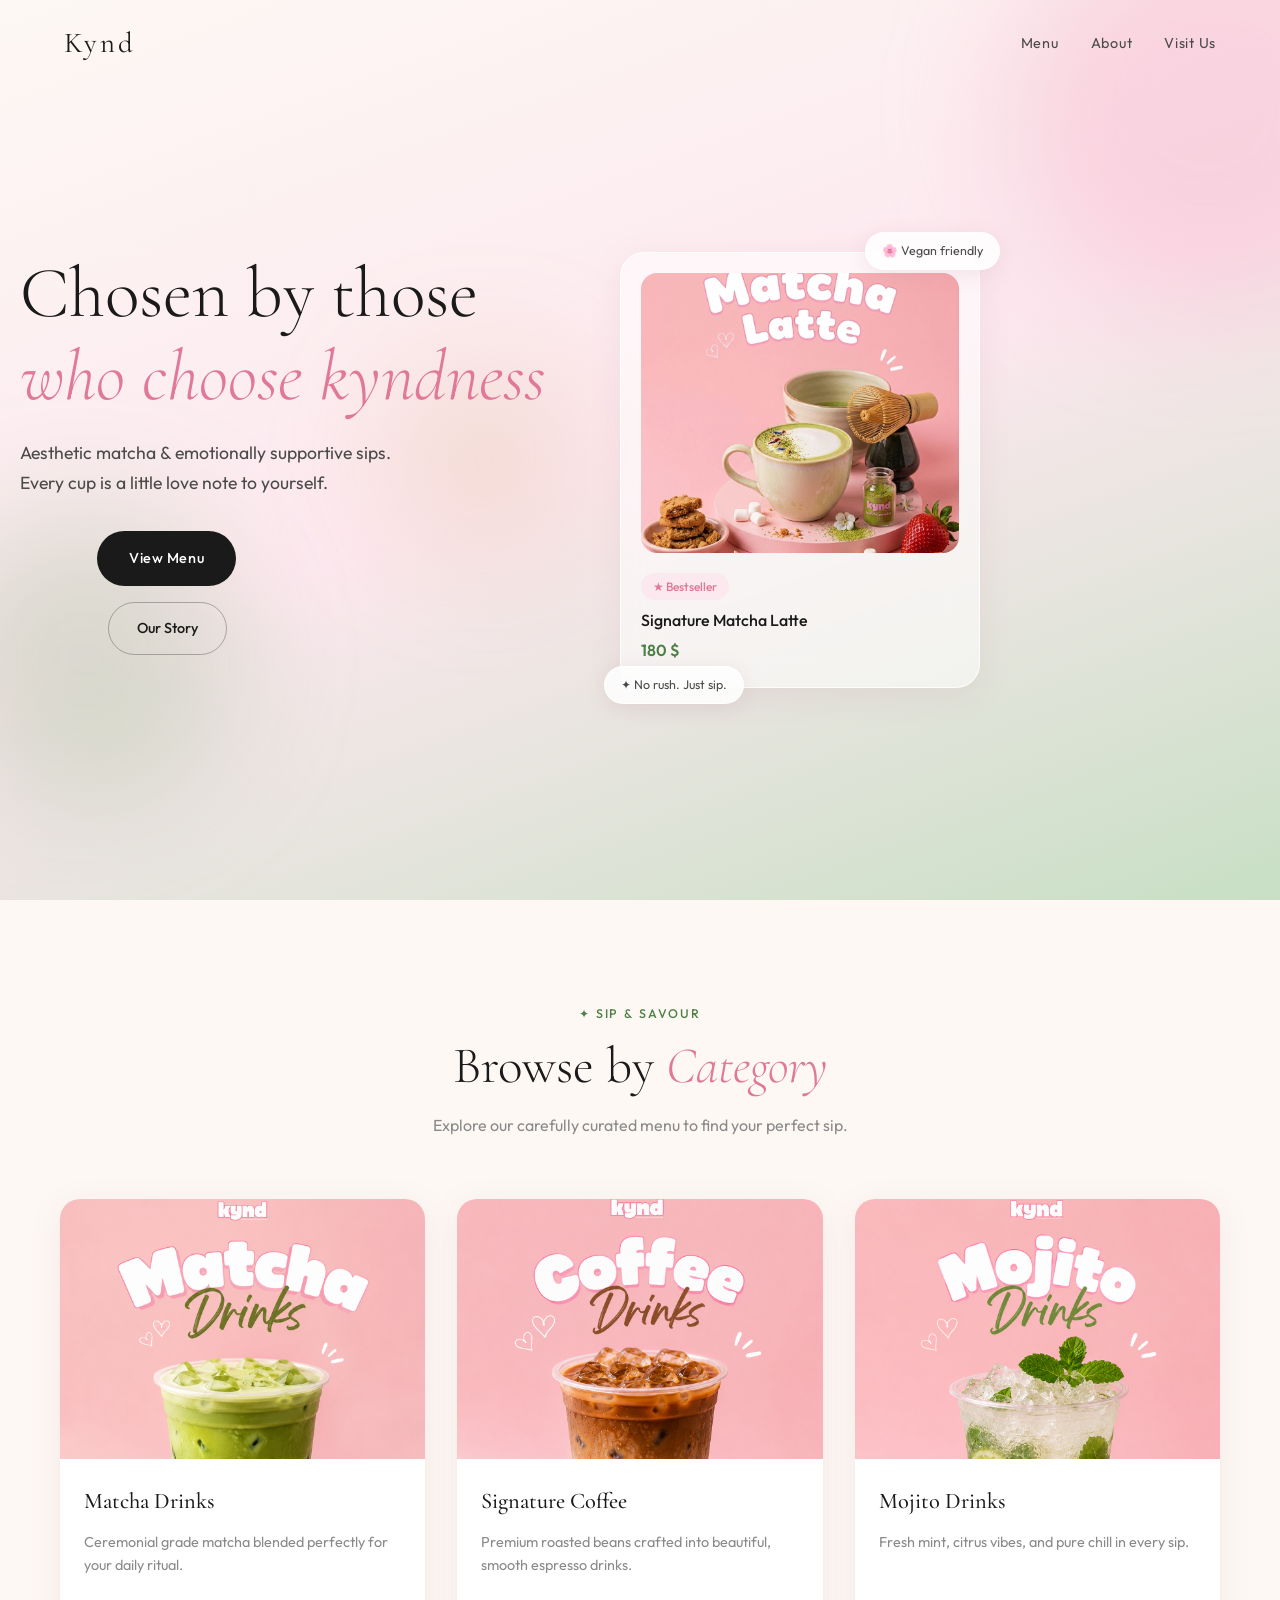
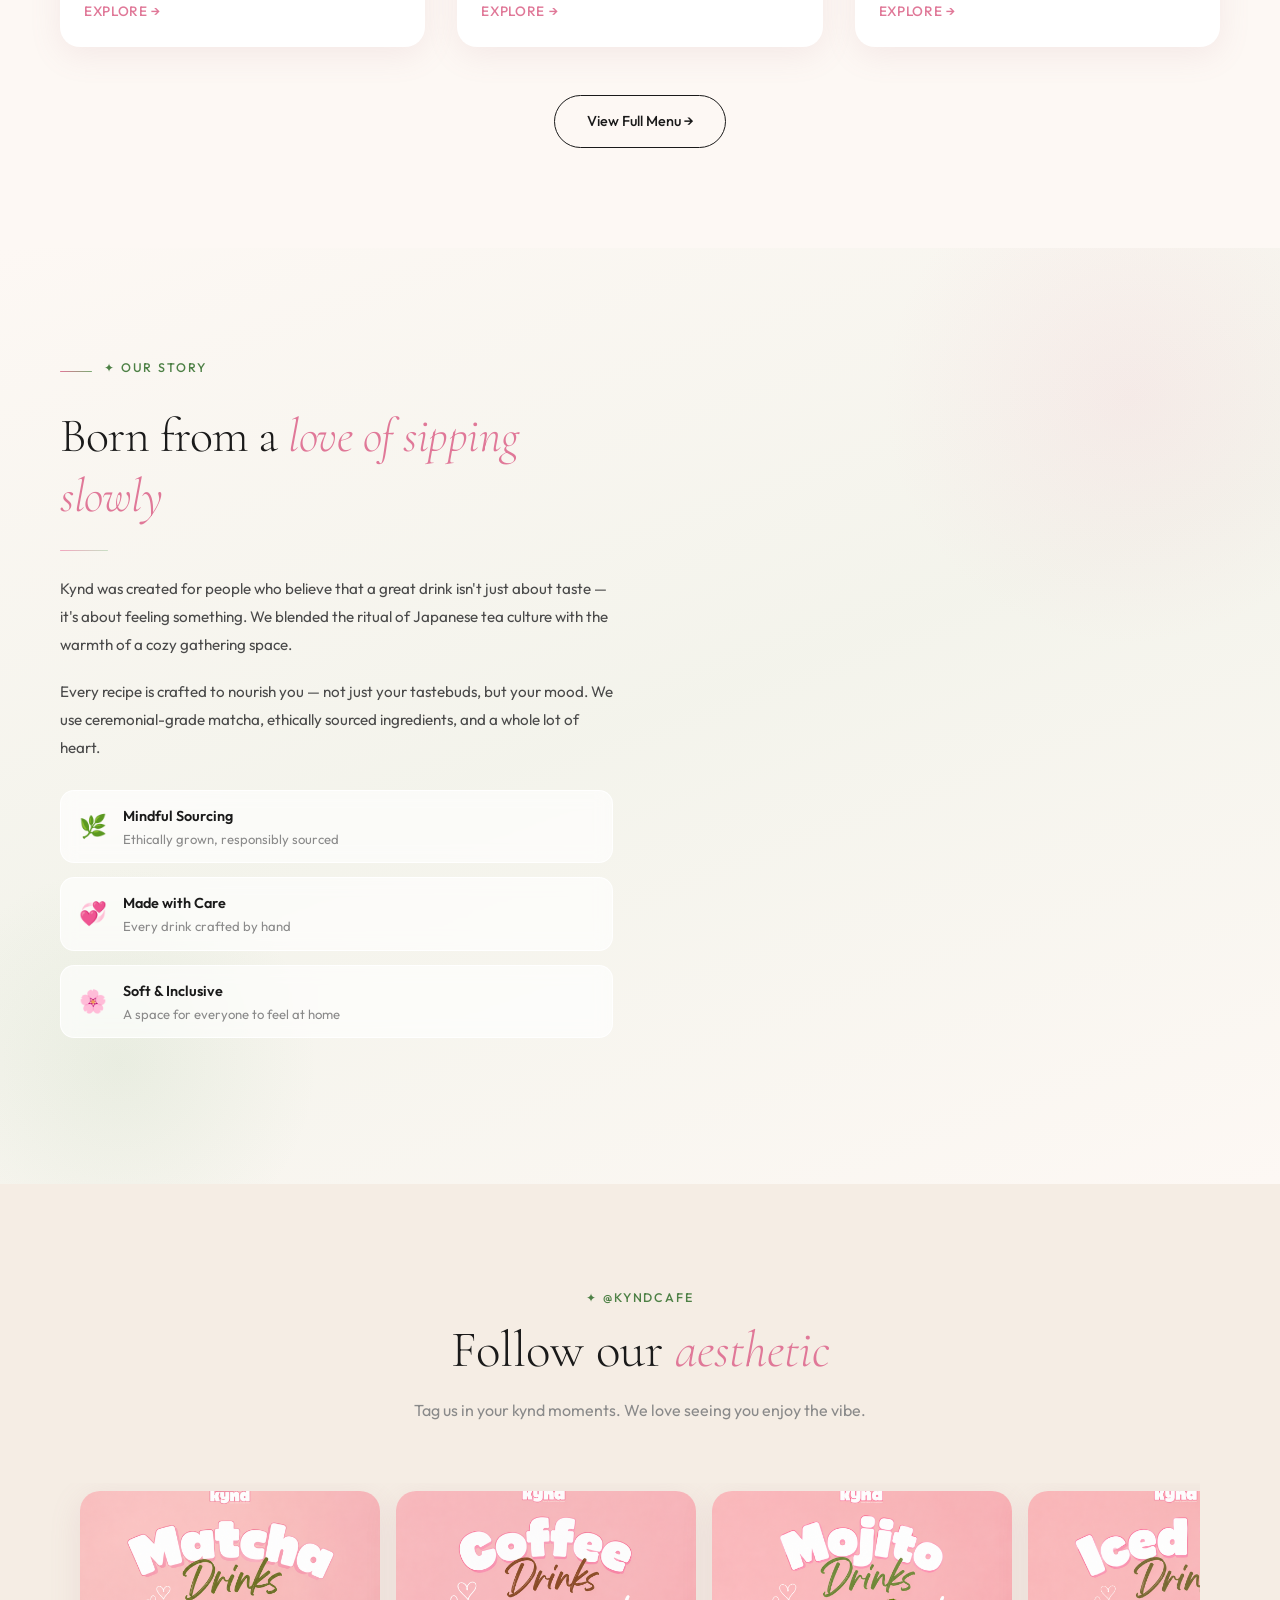
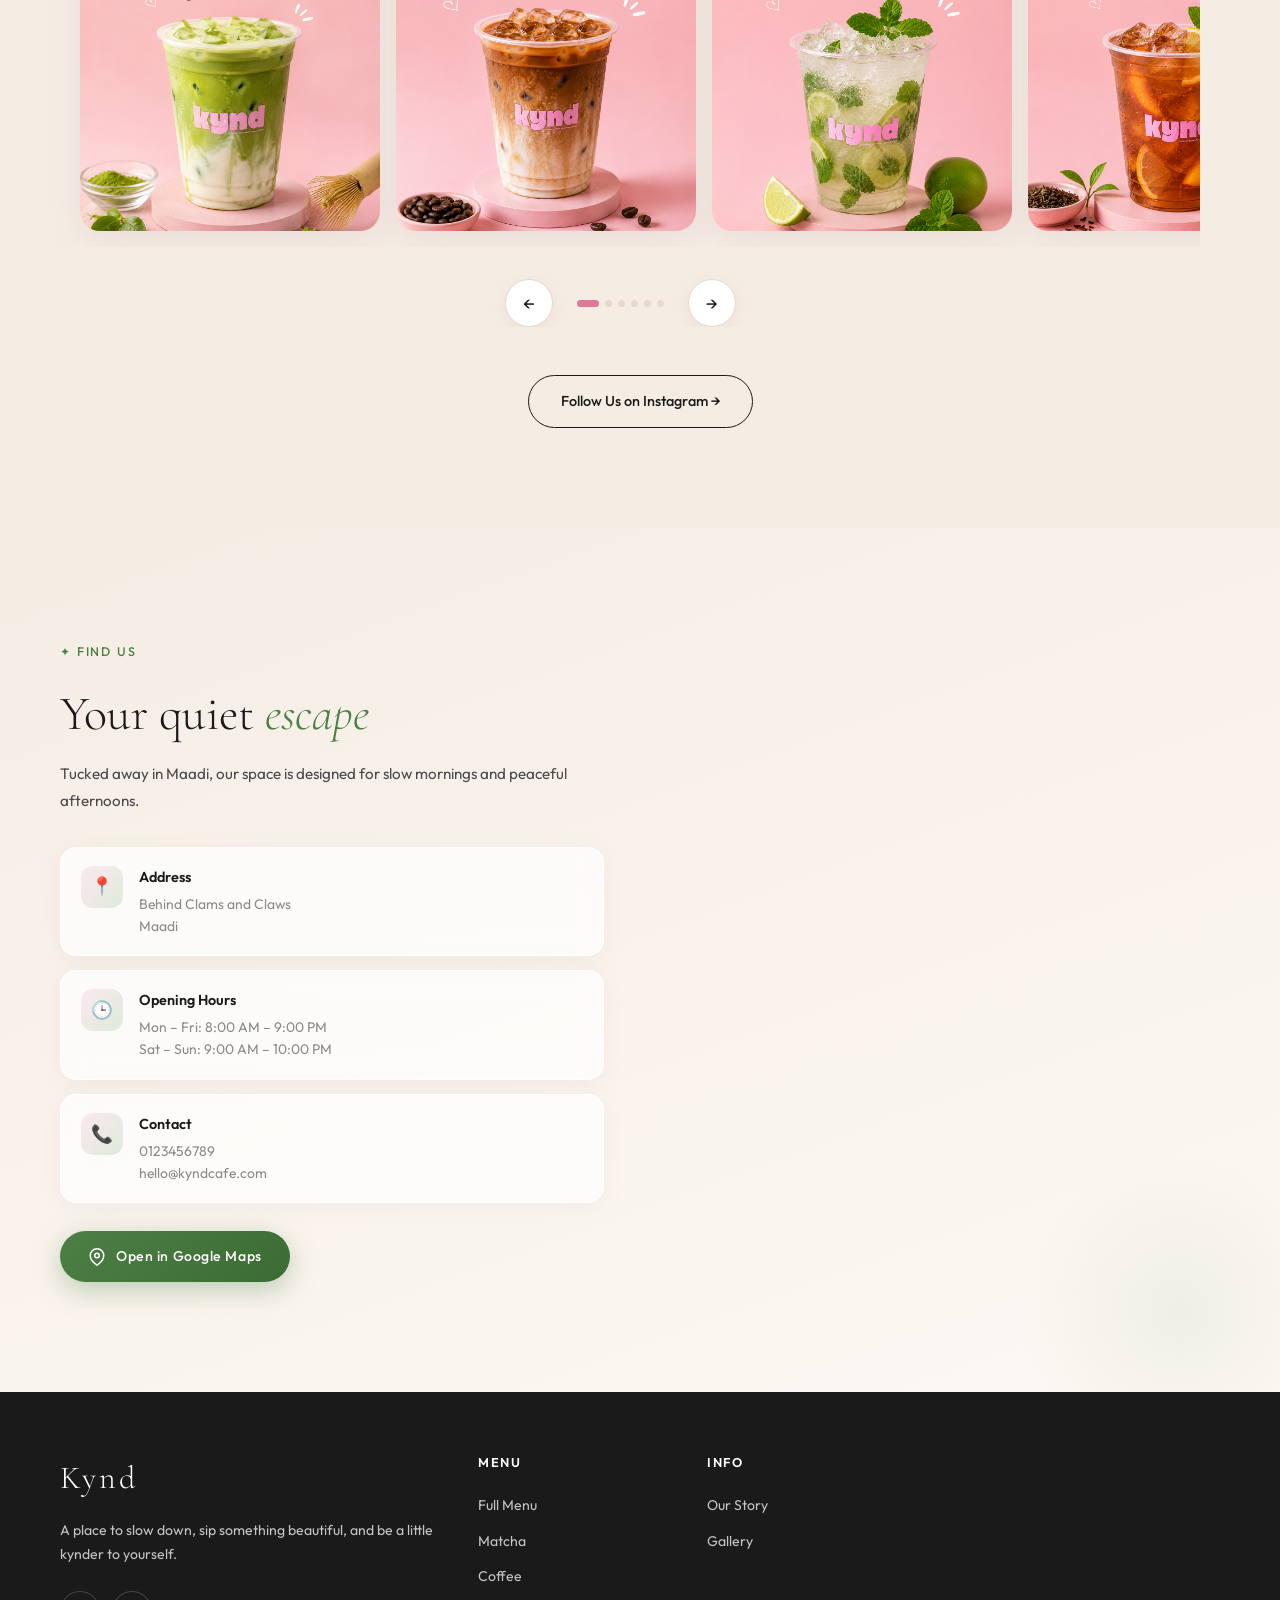
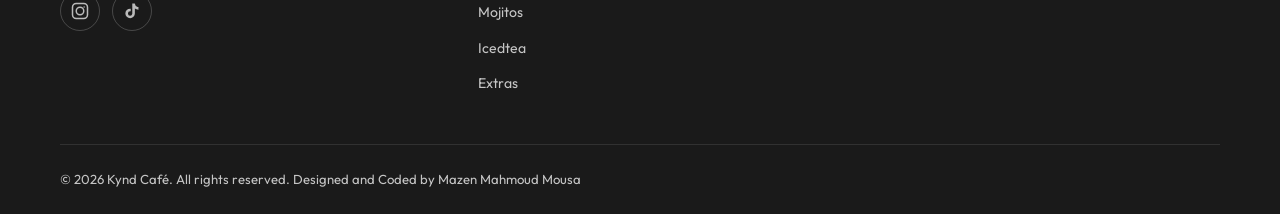
==== commit f7db3321: "keep local version" ====
--- a/index.html
+++ b/index.html
@@ -60,7 +60,7 @@
     <div class="hero-visual reveal">
       <div class="hero-card glass-card">
         <div class="hero-img-wrap">
-          <img src="assets/matcha-hero.png" alt="Kynd matcha latte" class="hero-drink-img" onerror="this.style.display='none';this.nextElementSibling.style.display='flex'"/>
+          <img src="assets/matcha latte.png" alt="Kynd matcha latte" class="hero-drink-img" onerror="this.style.display='none';this.nextElementSibling.style.display='flex'"/>
           <div class="hero-img-fallback">🍵</div>
         </div>
         <div class="hero-card-label">
@@ -85,9 +85,9 @@
       </div>
       <div class="category-cards-grid">
         <!-- Category 1 -->
-        <a href="category.html?type=matcha" class="cat-card-large reveal" data-delay="0">
+        <a href="matcha.html" class="cat-card-large reveal" data-delay="0">
           <div class="cat-card-img-wrap">
-            <img src="https://images.unsplash.com/photo-1536514072410-5019a3c69182?auto=format&fit=crop&w=800&q=80" alt="Matcha Drinks" class="cat-card-img" />
+            <img src="assets/matcha1.png" alt="Matcha Drinks" class="cat-card-img" />
           </div>
           <div class="cat-card-content">
             <h3>Matcha Drinks</h3>
@@ -96,9 +96,9 @@
           </div>
         </a>
         <!-- Category 2 -->
-        <a href="category.html?type=coffee" class="cat-card-large reveal" data-delay="100">
+        <a href="coffee.html" class="cat-card-large reveal" data-delay="100">
           <div class="cat-card-img-wrap">
-            <img src="https://images.unsplash.com/photo-1497935586351-b67a49e012bf?auto=format&fit=crop&w=800&q=80" alt="Signature Coffee" class="cat-card-img" />
+            <img src="assets/coffee.png" alt="Signature Coffee" class="cat-card-img" />
           </div>
           <div class="cat-card-content">
             <h3>Signature Coffee</h3>
@@ -107,13 +107,13 @@
           </div>
         </a>
         <!-- Category 3 -->
-        <a href="category.html?type=refreshers" class="cat-card-large reveal" data-delay="200">
+        <a href="mojitos.html" class="cat-card-large reveal" data-delay="200">
           <div class="cat-card-img-wrap">
-            <img src="https://images.unsplash.com/photo-1513558161293-cdaf765ed2fd?auto=format&fit=crop&w=800&q=80" alt="Refreshers & Fruit Drinks" class="cat-card-img" />
+            <img src="assets/mojito.png" alt="Refreshers & Fruit Drinks" class="cat-card-img" />
           </div>
           <div class="cat-card-content">
-            <h3>Refreshers & Fruit Drinks</h3>
-            <p>Vibrant, sparkling, and fruity sips to brighten your afternoon.</p>
+            <h3>Mojito Drinks</h3>
+            <p>Fresh mint, citrus vibes, and pure chill in every sip.</p>
             <span class="cat-cta">Explore →</span>
           </div>
         </a>
@@ -183,22 +183,22 @@
         <div class="gallery-track-outer">
           <div class="gallery-track" id="galleryTrack">
             <div class="gallery-slide">
-              <img src="https://images.unsplash.com/photo-1554118811-1e0d58224f24?auto=format&fit=crop&w=600&q=80" alt="Cafe Interior" class="gal-img" draggable="false"/>
-            </div>
-            <div class="gallery-slide">
-              <img src="https://images.unsplash.com/photo-1515823662972-da6a2e4d3002?auto=format&fit=crop&w=600&q=80" alt="Matcha Drink" class="gal-img" draggable="false"/>
-            </div>
-            <div class="gallery-slide">
-              <img src="https://images.unsplash.com/photo-1541167760496-1628856ab772?auto=format&fit=crop&w=600&q=80" alt="Coffee Aesthetic" class="gal-img" draggable="false"/>
-            </div>
-            <div class="gallery-slide">
-              <img src="https://images.unsplash.com/photo-1600093463592-8e36ae95ef56?auto=format&fit=crop&w=600&q=80" alt="Lifestyle" class="gal-img" draggable="false"/>
-            </div>
-            <div class="gallery-slide">
-              <img src="https://images.unsplash.com/photo-1551024601-bec78aea704b?auto=format&fit=crop&w=600&q=80" alt="Dessert" class="gal-img" draggable="false"/>
-            </div>
-            <div class="gallery-slide">
-              <img src="https://images.unsplash.com/photo-1511920170033-f8396924c348?auto=format&fit=crop&w=600&q=80" alt="Cozy Cafe" class="gal-img" draggable="false"/>
+              <img src="assets/matcha1.png" alt="Cafe Interior" class="gal-img" draggable="false"/>
+            </div>
+            <div class="gallery-slide">
+              <img src="assets/coffee.png" alt="Matcha Drink" class="gal-img" draggable="false"/>
+            </div>
+            <div class="gallery-slide">
+              <img src="assets/mojito.png" alt="Coffee Aesthetic" class="gal-img" draggable="false"/>
+            </div>
+            <div class="gallery-slide">
+              <img src="assets/icedtea.png" alt="Lifestyle" class="gal-img" draggable="false"/>
+            </div>
+            <div class="gallery-slide">
+              <img src="assets/extras.png" alt="Dessert" class="gal-img" draggable="false"/>
+            </div>
+            <div class="gallery-slide">
+              <img src="assets/matcha-hero.png" alt="Cozy Cafe" class="gal-img" draggable="false"/>
             </div>
           </div>
         </div>
@@ -209,7 +209,7 @@
         </div>
       </div>
       <div class="center-btn reveal">
-        <a href="https://instagram.com" target="_blank" class="btn-outline">Follow Us on Instagram →</a>
+        <a href="https://www.instagram.com/kyndtheplace/?hl=ar" target="_blank" class="btn-outline">Follow Us on Instagram →</a>
       </div>
     </div>
   </section>
@@ -228,7 +228,7 @@
               <div class="loc-icon-wrap">📍</div>
               <div>
                 <strong>Address</strong>
-                <p>Maadi<br/>Masr</p>
+                <p>Behind Clams and Claws<br/>Maadi</p>
               </div>
             </div>
             <div class="loc-item">
@@ -247,7 +247,7 @@
             </div>
           </div>
 
-          <a href="https://maps.google.com" target="_blank" rel="noopener" class="btn-map">
+          <a href="https://www.google.com/maps?q=Clams+and+Claws+Maadi,+36,+213,+Degla+Square,+Maadi,+Cairo+Governorate&ftid=0x14583931e5510851:0x6dfaa4e9c44c4610&entry=gps&shh=CAE&lucs=,94297699,94284508,94231188,94280568,47071704,94218641,94282134,94286869&g_ep=CAISEjI1LjQ5LjkuODM4ODk5MTgzMBgAINeCAypILDk0Mjk3Njk5LDk0Mjg0NTA4LDk0MjMxMTg4LDk0MjgwNTY4LDQ3MDcxNzA0LDk0MjE4NjQxLDk0MjgyMTM0LDk0Mjg2ODY5QgJFRw%3D%3D&skid=83ca225a-4a42-46ee-9389-f63403f729da&g_st=ic" target="_blank" rel="noopener" class="btn-map">
             <svg viewBox="0 0 24 24" fill="none" stroke="currentColor" stroke-width="2" stroke-linecap="round" stroke-linejoin="round">
               <path d="M21 10c0 7-9 13-9 13s-9-6-9-13a9 9 0 0 1 18 0z"/>
               <circle cx="12" cy="10" r="3"/>
@@ -269,25 +269,25 @@
           <div class="footer-logo">Kynd</div>
           <p>A place to slow down, sip something beautiful, and be a little kynder to yourself.</p>
           <div class="social-links">
-            <a href="#" class="social-btn" aria-label="Instagram">
+            <a href="https://www.instagram.com/kyndtheplace/?hl=ar" class="social-btn" aria-label="Instagram">
               <svg viewBox="0 0 24 24" fill="none" stroke="currentColor" stroke-width="2"><rect x="2" y="2" width="20" height="20" rx="5"/><circle cx="12" cy="12" r="5"/><circle cx="17.5" cy="6.5" r="1" fill="currentColor" stroke="none"/></svg>
             </a>
             <a href="#" class="social-btn" aria-label="TikTok">
               <svg viewBox="0 0 24 24" fill="currentColor"><path d="M19.59 6.69a4.83 4.83 0 01-3.77-4.25V2h-3.45v13.67a2.89 2.89 0 01-2.88 2.5 2.89 2.89 0 01-2.89-2.89 2.89 2.89 0 012.89-2.89c.28 0 .54.04.79.1V9.01a6.32 6.32 0 00-.79-.05 6.34 6.34 0 00-6.34 6.34 6.34 6.34 0 006.34 6.34 6.34 6.34 0 006.33-6.34V8.69a8.18 8.18 0 004.78 1.52V6.77a4.85 4.85 0 01-1.01-.08z"/></svg>
             </a>
-            <a href="#" class="social-btn" aria-label="Pinterest">
-              <svg viewBox="0 0 24 24" fill="currentColor"><path d="M12 0C5.37 0 0 5.37 0 12c0 5.08 3.16 9.44 7.64 11.21-.1-.95-.2-2.41.04-3.44.22-.93 1.46-6.19 1.46-6.19s-.37-.75-.37-1.86c0-1.75 1.01-3.05 2.27-3.05 1.07 0 1.59.8 1.59 1.76 0 1.08-.69 2.69-1.04 4.18-.3 1.25.62 2.26 1.85 2.26 2.22 0 3.72-2.86 3.72-6.25 0-2.57-1.74-4.37-4.23-4.37-2.88 0-4.57 2.16-4.57 4.4 0 .87.33 1.8.75 2.31.08.1.09.19.07.29-.08.31-.25.99-.28 1.12-.04.18-.14.22-.31.13-1.17-.55-1.9-2.26-1.9-3.64 0-2.96 2.15-5.68 6.2-5.68 3.25 0 5.78 2.32 5.78 5.41 0 3.23-2.03 5.82-4.85 5.82-.95 0-1.84-.49-2.14-1.07l-.58 2.18c-.21.81-.78 1.82-1.16 2.44.87.27 1.8.41 2.75.41 6.63 0 12-5.37 12-12S18.63 0 12 0z"/></svg>
-            </a>
           </div>
         </div>
         <div class="footer-col">
           <h4>Menu</h4>
           <ul>
             <li><a href="menu.html">Full Menu</a></li>
-            <li><a href="category.html?type=matcha">Matcha</a></li>
-            <li><a href="category.html?type=coffee">Coffee</a></li>
-            <li><a href="category.html?type=refreshers">Refreshers</a></li>
-            <li><a href="category.html?type=desserts">Desserts</a></li>
+            <li><a href="matcha.html">Matcha</a></li>
+            <li><a href="coffee.html">Coffee</a></li>
+            <li><a href="mojitos.html">Mojitos</a></li>
+            <li><a href="icedtea.html">Icedtea</a></li>
+            <li><a href="extras.html">Extras</a></li>
+
+
           </ul>
         </div>
         <div class="footer-col">
--- a/style.css
+++ b/style.css
@@ -378,7 +378,21 @@
 .cat-card-img {
   width: 100%; height: 100%; object-fit: cover;
   transition: transform 0.6s cubic-bezier(0.2, 0.8, 0.2, 1);
-}
+
+  object-fit:cover;
+  object-position:center -15px;
+  display:block;
+}
+
+.cat-card-img2 {
+  width: 100%; height: 100%; object-fit: cover;
+  transition: transform 0.6s cubic-bezier(0.2, 0.8, 0.2, 1);
+
+  object-fit:cover;
+  object-position:center -60px;
+  display:block;
+}
+
 .cat-card-large:hover .cat-card-img {
   transform: scale(1.05);
 }
@@ -646,6 +660,7 @@
   border: 1px solid rgba(255,255,255,0.9);
   box-shadow: 0 4px 20px rgba(180,120,140,0.08);
   transition: all var(--transition);
+  text-align: left;
 }
 .loc-item:hover {
   background: var(--white);
@@ -916,4 +931,282 @@
 @media(max-width:600px){
   .location-img { min-height: 280px; height: 280px; }
   .btn-map { width: 100%; justify-content: center; }
-}+}
+
+
+/* ===== RESPONSIVE POLISH UPDATE ===== */
+
+html, body {
+  overflow-x: hidden;
+}
+
+section {
+  overflow: hidden;
+}
+
+.container,
+.nav-container,
+.hero-container,
+.about-grid,
+.location-grid,
+.footer-grid {
+  width: min(100%, 1200px);
+  margin-inline: auto;
+}
+
+img {
+  max-width: 100%;
+  height: auto;
+}
+
+button,
+.btn,
+.hero-btn,
+.nav-cta {
+  display: inline-flex;
+  align-items: center;
+  justify-content: center;
+  text-align: center;
+}
+
+.gallery-carousel-wrap {
+  width: 100%;
+  overflow: hidden;
+}
+
+.gallery-track {
+  align-items: stretch;
+}
+
+.gallery-slide {
+  display: flex;
+  flex-direction: column;
+  justify-content: stretch;
+}
+
+.gallery-slide .gal-img {
+  width: 100%;
+  object-fit: cover;
+}
+
+.gallery-controls {
+  flex-wrap: wrap;
+}
+
+.gallery-arrow {
+  position: relative;
+  z-index: 5;
+}
+
+@media (max-width: 1024px) {
+
+  .nav-container {
+    padding-inline: 20px;
+  }
+
+  .gallery-slide {
+    flex: 0 0 280px;
+    max-width: 280px;
+  }
+
+  .gallery-slide .gal-img {
+    height: 300px;
+  }
+}
+
+@media (max-width: 768px) {
+
+  html {
+    font-size: 15px;
+  }
+
+  body {
+    overflow-x: hidden;
+  }
+
+  section {
+    padding-inline: 18px !important;
+  }
+
+  .nav-container {
+    padding-inline: 14px;
+    gap: 10px;
+  }
+
+  .hero-content,
+  .hero-text,
+  .about-content,
+  .location-text,
+  .footer-content {
+    text-align: center;
+    align-items: center;
+    justify-content: center;
+  }
+
+  .hero-buttons,
+  .btn-group,
+  .cta-group {
+    display: flex;
+    flex-direction: column;
+    align-items: center;
+    justify-content: center;
+    gap: 14px;
+    width: 100%;
+  }
+
+  .hero-buttons a,
+  .btn-group a,
+  .cta-group a,
+  .hero-buttons button,
+  .btn-group button,
+  .cta-group button {
+    width: min(100%, 280px);
+  }
+
+  .gallery-carousel-wrap {
+    margin: 0;
+  }
+
+  .gallery-track-outer {
+    overflow: hidden;
+    padding-bottom: 10px;
+  }
+
+  .gallery-track {
+    gap: 14px;
+    padding-inline: 4px;
+  }
+
+  .gallery-slide {
+    flex: 0 0 82vw;
+    max-width: 82vw;
+    min-width: 82vw;
+    border-radius: 18px;
+  }
+
+  .gallery-slide .gal-img {
+    height: 260px;
+  }
+
+  .gallery-controls {
+    margin-top: 20px;
+    gap: 14px;
+  }
+
+  .gallery-arrow {
+    width: 42px;
+    height: 42px;
+    font-size: 0.95rem;
+  }
+
+  .gallery-dots {
+    flex-wrap: wrap;
+    justify-content: center;
+  }
+
+  h1, h2, h3 {
+    line-height: 1.2;
+  }
+
+  p {
+    line-height: 1.7;
+  }
+}
+
+@media (max-width: 480px) {
+
+  html {
+    font-size: 14px;
+  }
+
+  section {
+    padding-inline: 14px !important;
+  }
+
+  .gallery-slide {
+    flex: 0 0 88vw;
+    max-width: 88vw;
+    min-width: 88vw;
+  }
+
+  .gallery-slide .gal-img {
+    height: 230px;
+  }
+
+  .gallery-controls {
+    gap: 10px;
+  }
+
+  .gallery-arrow {
+    width: 38px;
+    height: 38px;
+  }
+
+  .nav-logo {
+    font-size: 1.4rem;
+  }
+
+  button,
+  .btn,
+  .hero-btn,
+  .nav-cta {
+    width: 100%;
+    max-width: 260px;
+    margin-inline: auto;
+  }
+}
+
+
+
+/* ===== MOBILE MENU ICON FIX ===== */
+
+@media (max-width: 768px) {
+
+  .menu-toggle,
+  .hamburger,
+  .mobile-menu-btn,
+  .nav-toggle {
+    margin-left: auto !important;
+    margin-right: 0 !important;
+    align-self: center;
+    justify-self: end;
+    position: relative;
+    right: 0;
+  }
+
+  .nav-container {
+    display: flex;
+    align-items: center;
+    justify-content: space-between;
+  }
+}
+
+
+
+/* ===== BACK HOME BUTTON ===== */
+
+.back-home-btn{
+  position: fixed;
+  top: 20px;
+  left: 20px;
+  z-index: 9999;
+  padding: 10px 18px;
+  border-radius: 999px;
+  text-decoration: none;
+  font-weight: 600;
+  backdrop-filter: blur(10px);
+  transition: 0.3s ease;
+}
+
+.back-home-btn:hover{
+  transform: translateY(-2px);
+}
+
+@media (max-width:768px){
+  .back-home-btn{
+    top: 14px;
+    left: 14px;
+    font-size: 14px;
+    padding: 9px 15px;
+  }
+}
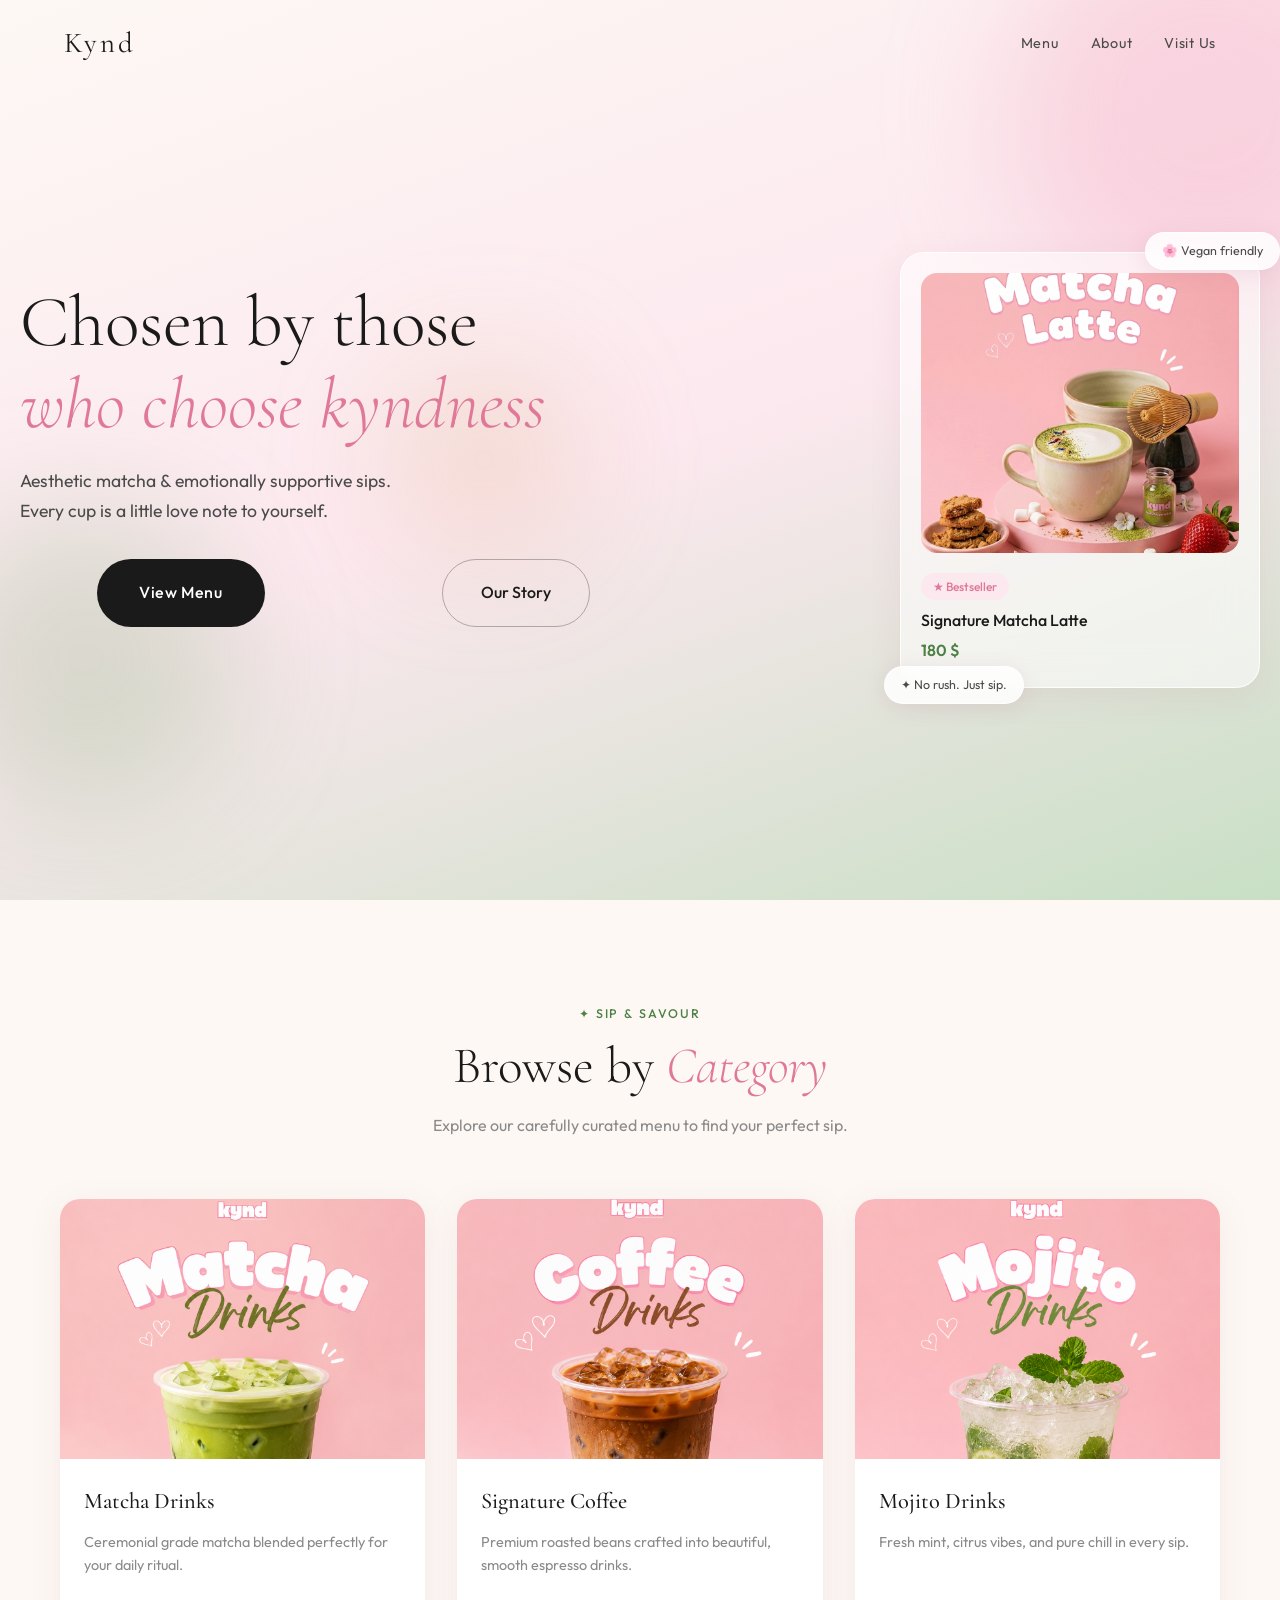
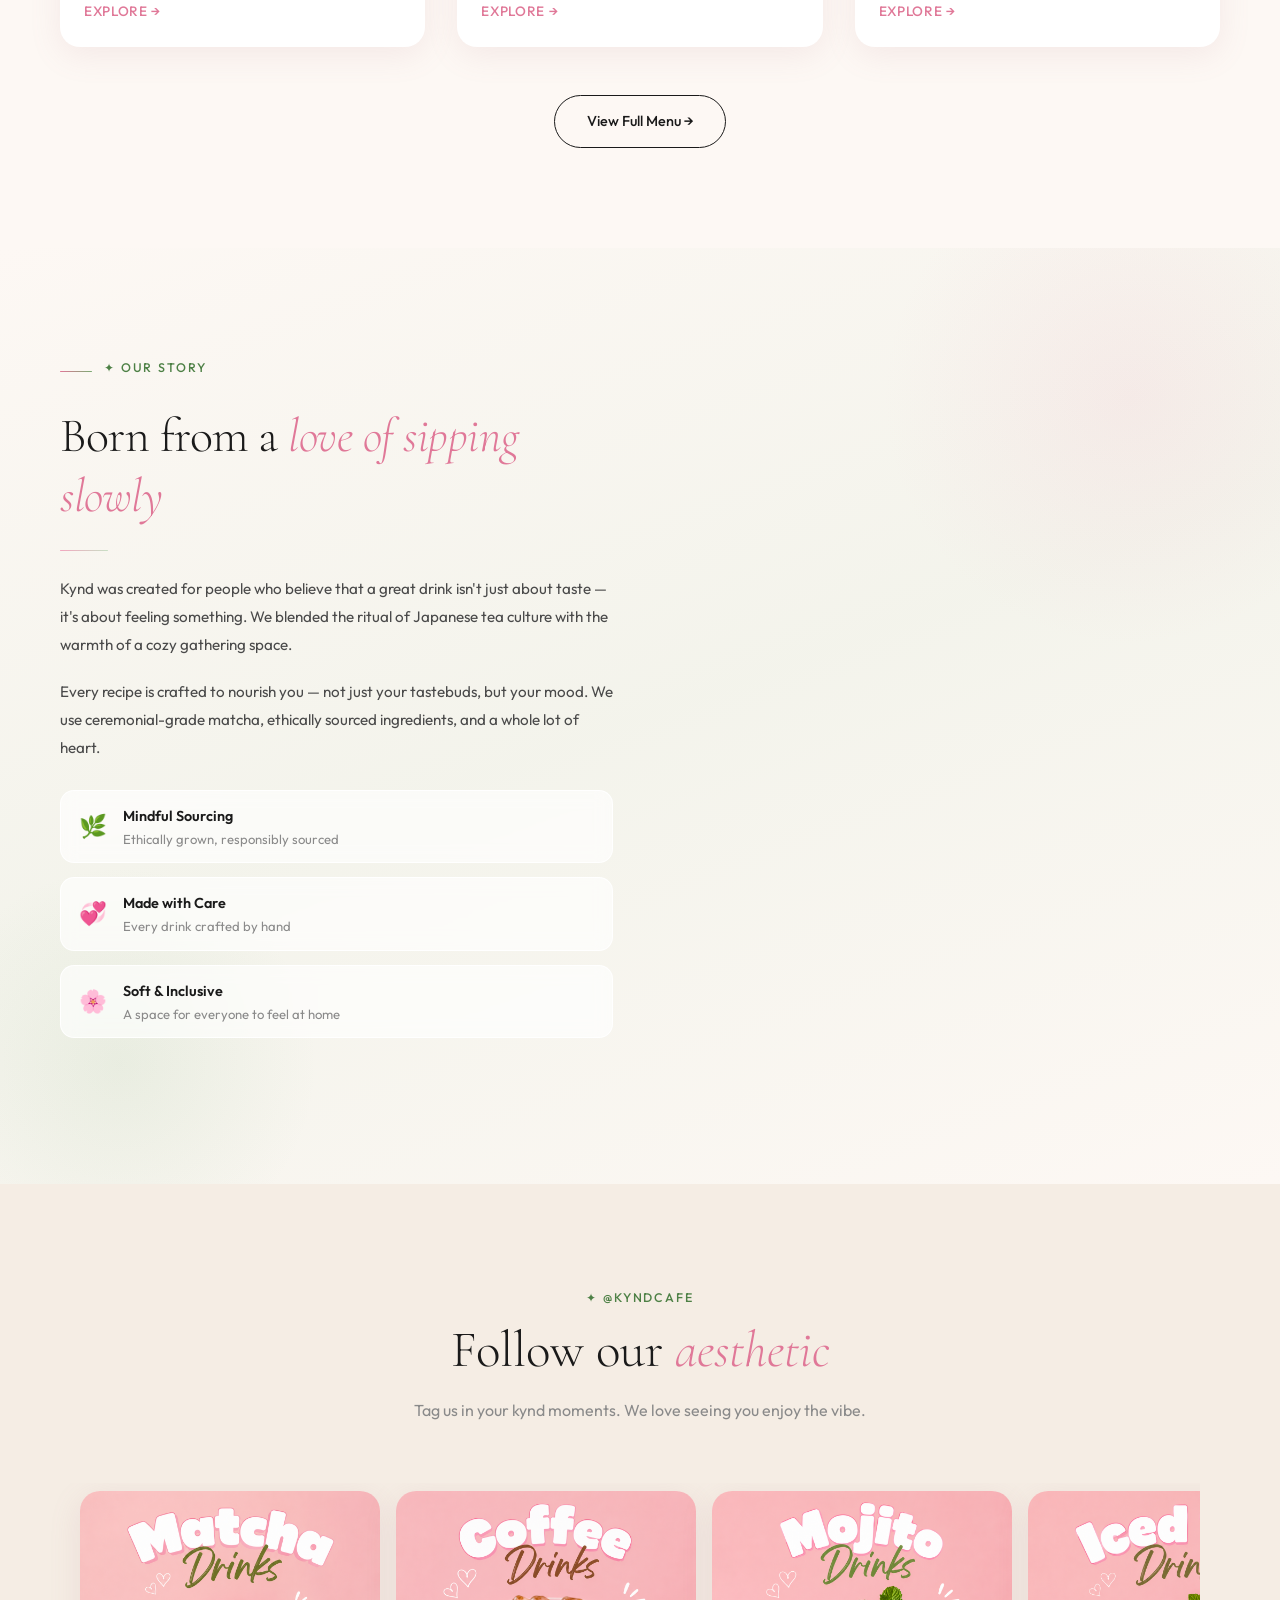
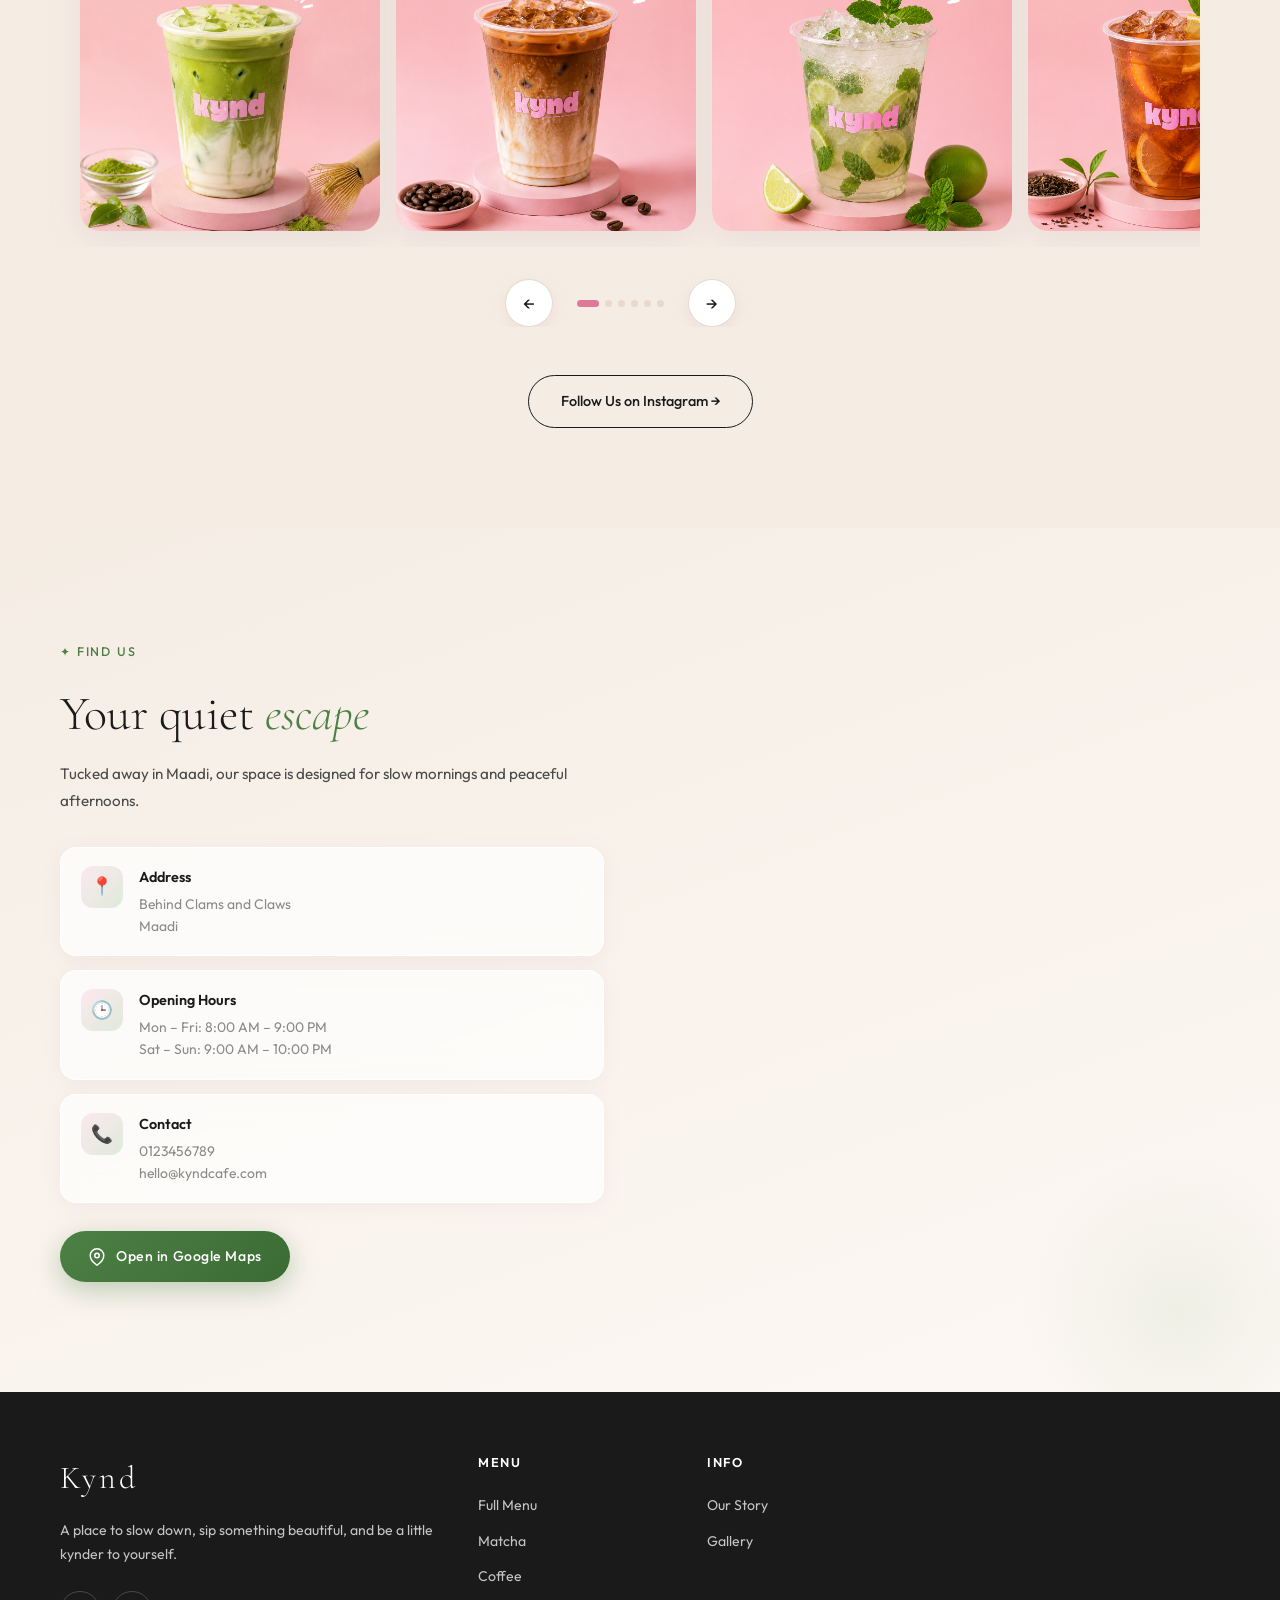
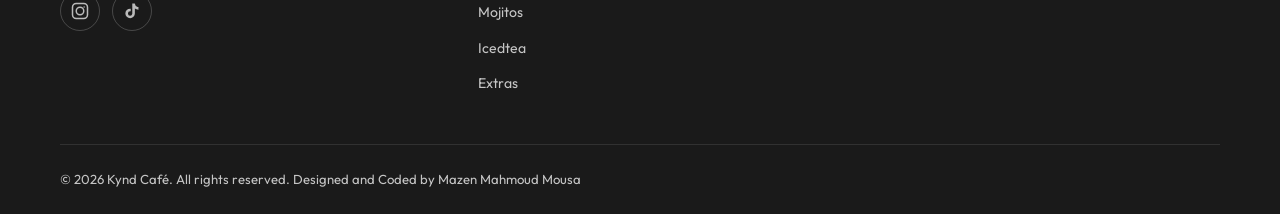
==== commit 35a16dd0: "la" ====
--- a/index.html
+++ b/index.html
@@ -10,7 +10,7 @@
   <link href="https://fonts.googleapis.com/css2?family=Cormorant+Garamond:ital,wght@0,300;0,400;0,600;1,300;1,400&family=Outfit:wght@300;400;500;600&family=Jost:wght@300;400;500&display=swap" rel="stylesheet" />
   <link rel="stylesheet" href="style.css" />
 </head>
-<body>
+<body class="home-page">
 
   <!-- Navbar -->
   <nav id="navbar">
--- a/style.css
+++ b/style.css
@@ -141,11 +141,12 @@
 
 /* ===== BUTTONS ===== */
 .btn-primary {
+ 
   display: inline-flex; align-items: center; gap: 8px;
-  padding: 14px 30px;
+  padding: 19px 40px;
   margin: 1px 77px;
   background: var(--text-dark); color: var(--white);
-  border-radius: 50px; font-size: 0.9rem; font-weight: 500;
+  border-radius: 50px; font-size: 1.0rem; font-weight: 500;
   letter-spacing: 0.04em; transition: all var(--transition);
   border: 2px solid transparent;
 
@@ -157,8 +158,8 @@
 }
 .btn-ghost {
   display: inline-flex; align-items: center; gap: 8px;
-  padding: 14px 28px;  margin: 1px 88px; background: transparent; color: var(--text-dark);
-  border-radius: 50px; font-size: 0.9rem; font-weight: 500;
+  padding: 19px 38px;  margin: 1px 86px; background: transparent; color: var(--text-dark);
+  border-radius: 50px; font-size: 1.0rem; font-weight: 500;
   border: 1.5px solid rgba(26,26,26,0.3); transition: all var(--transition);
 }
 .btn-ghost:hover {
@@ -560,6 +561,7 @@
   position: relative;
   box-shadow: 0 8px 32px rgba(180,120,140,0.14);
   transition: box-shadow 0.4s ease, transform 0.4s ease;
+  
 }
 @media(min-width: 600px){
   .gallery-slide { flex: 0 0 280px; max-width: 280px; }
@@ -575,6 +577,7 @@
   width: 100%; height: 340px; object-fit: cover;
   display: block; pointer-events: none;
   transition: transform 0.6s cubic-bezier(0.2, 0.8, 0.2, 1);
+ object-position:center -30px;
 }
 .gallery-slide:hover .gal-img { transform: scale(1.06); }
 .gal-overlay {
@@ -1210,3 +1213,11 @@
     padding: 9px 15px;
   }
 }
+
+.home-page {
+  overflow-x: hidden;
+}
+
+.home-page * {
+  max-width: 100%;
+}
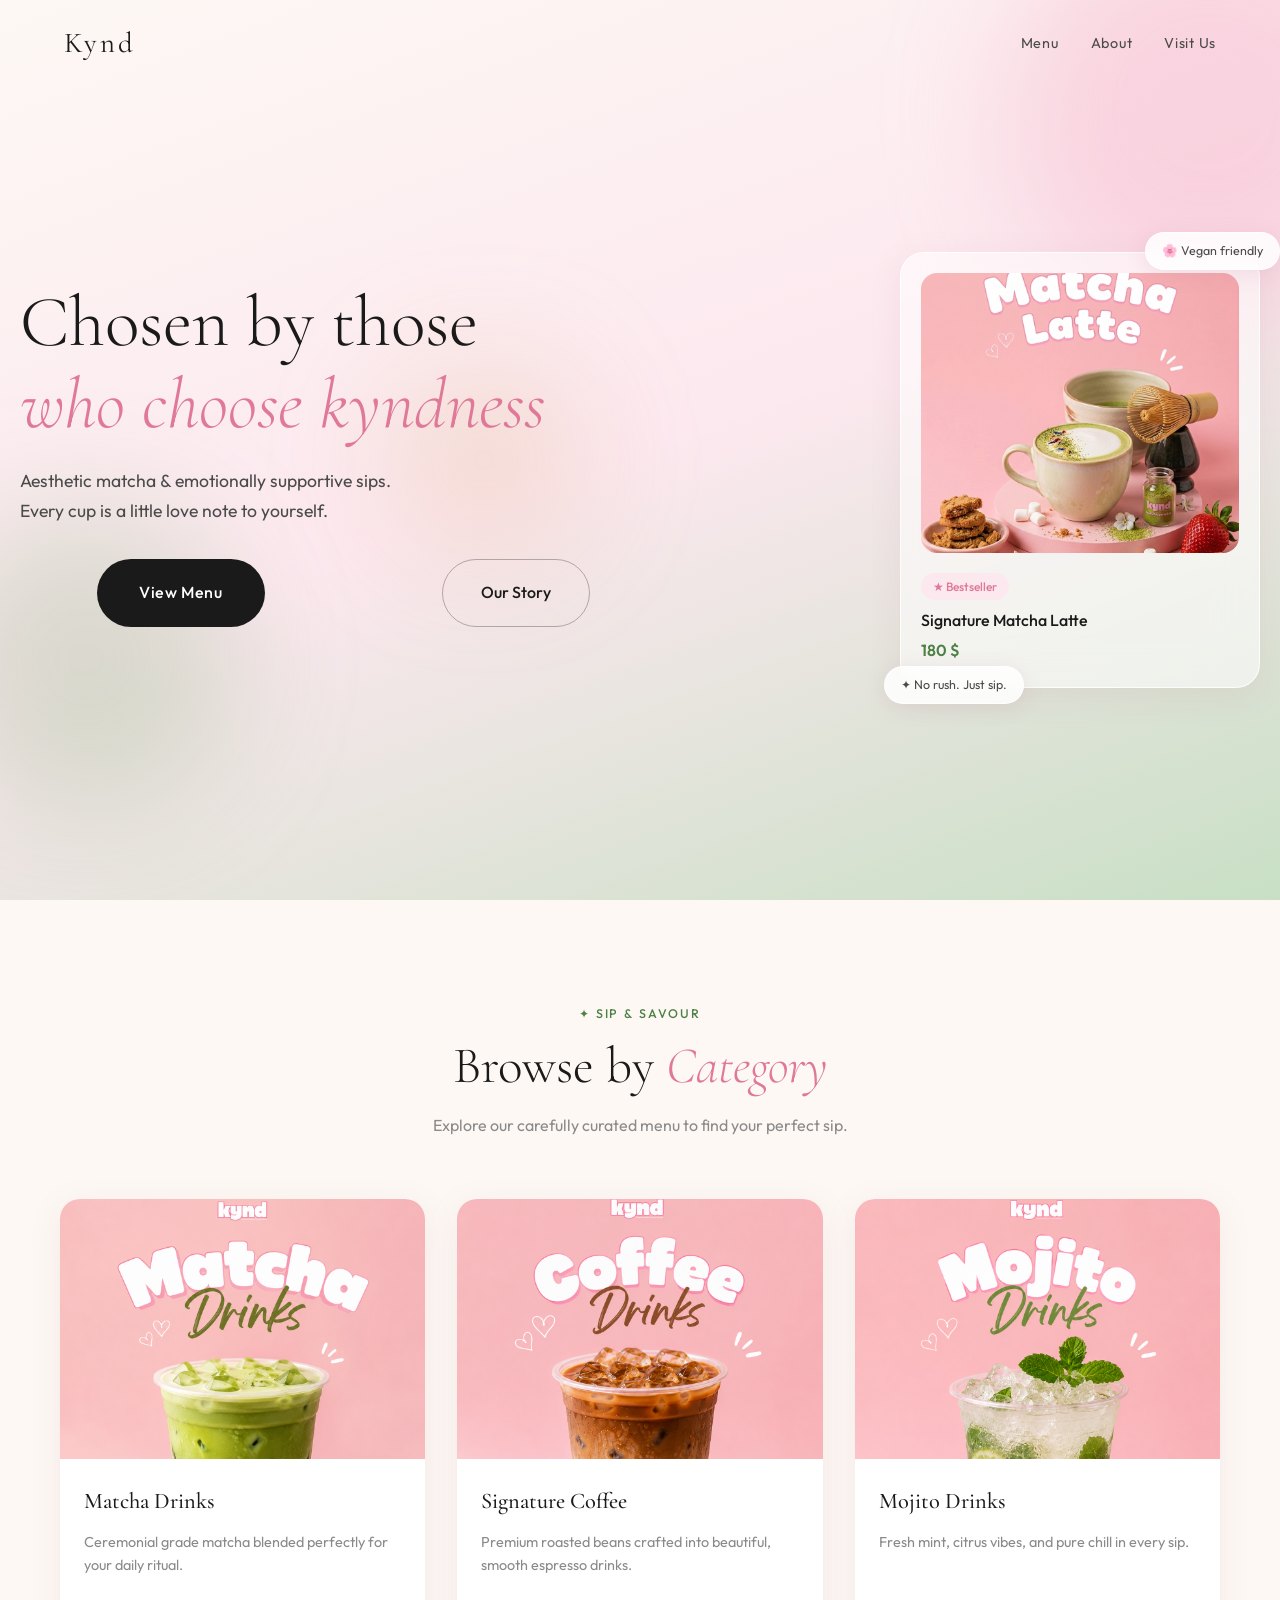
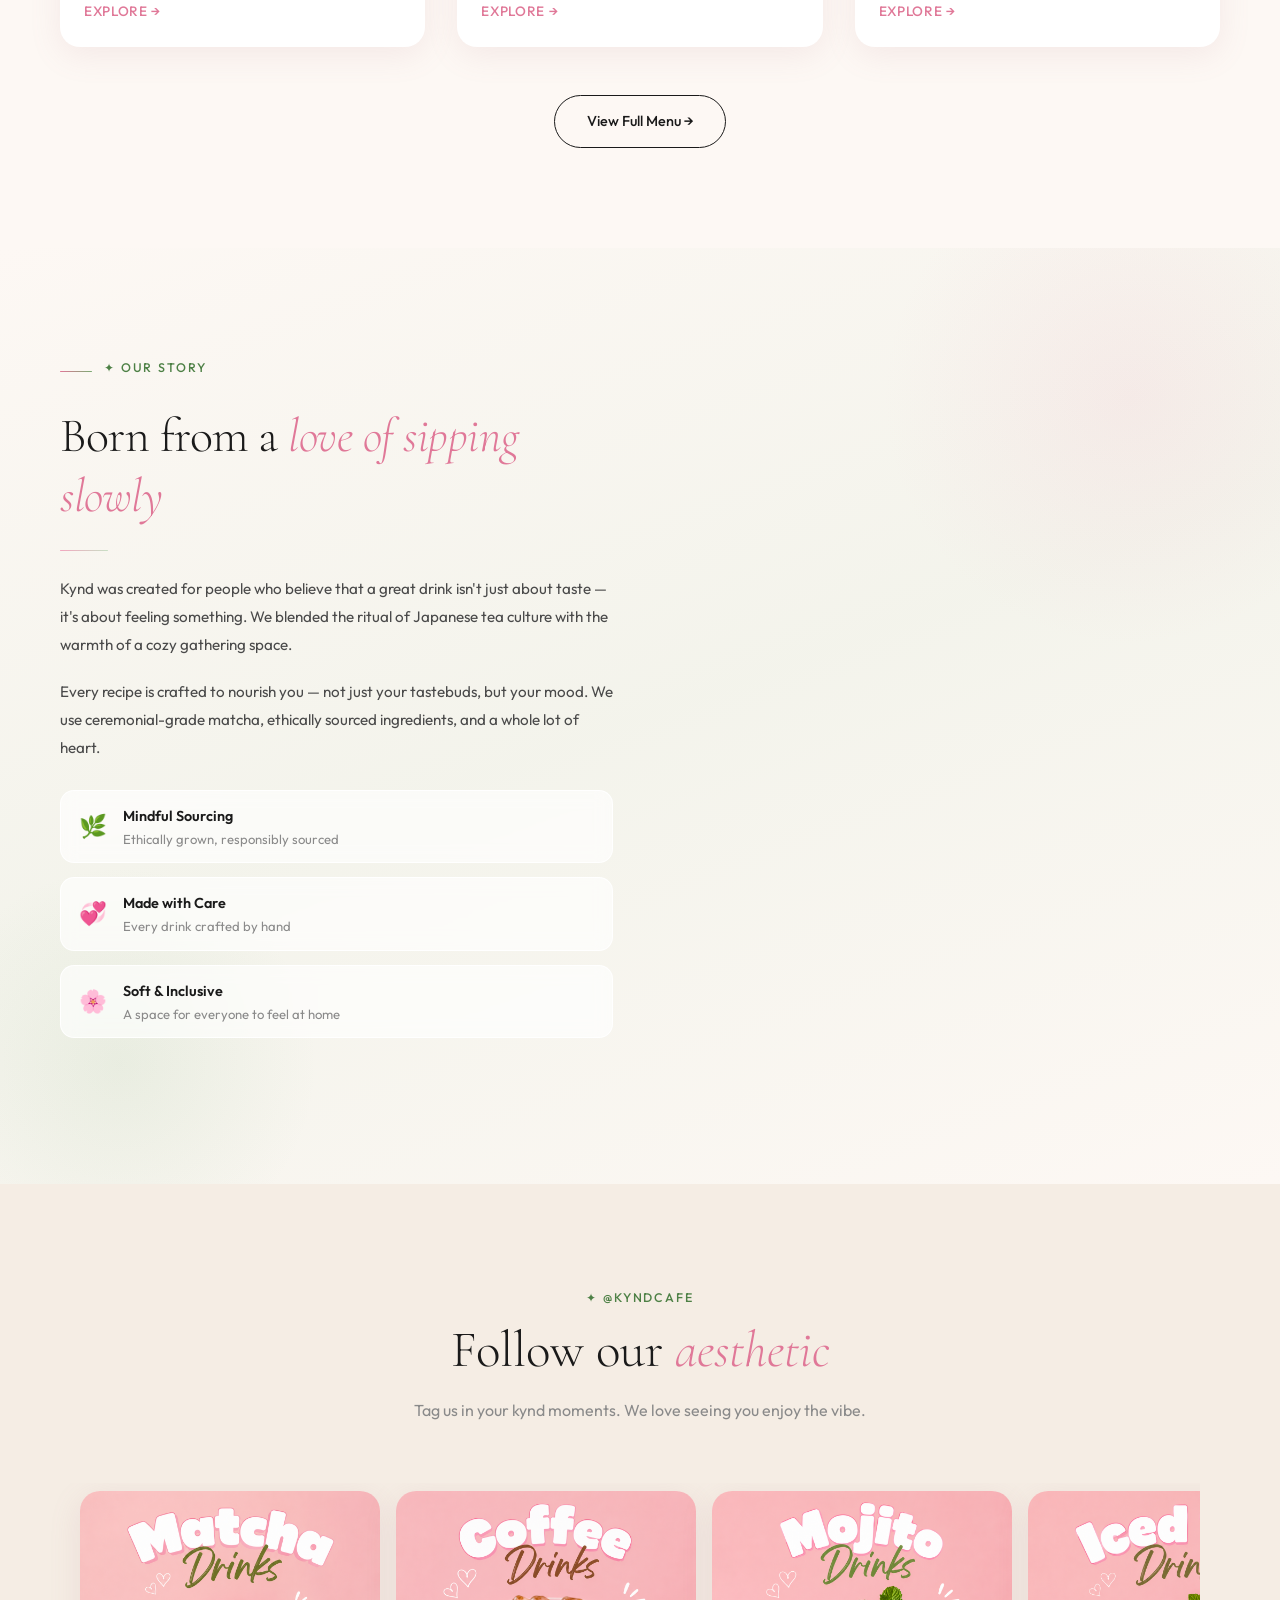
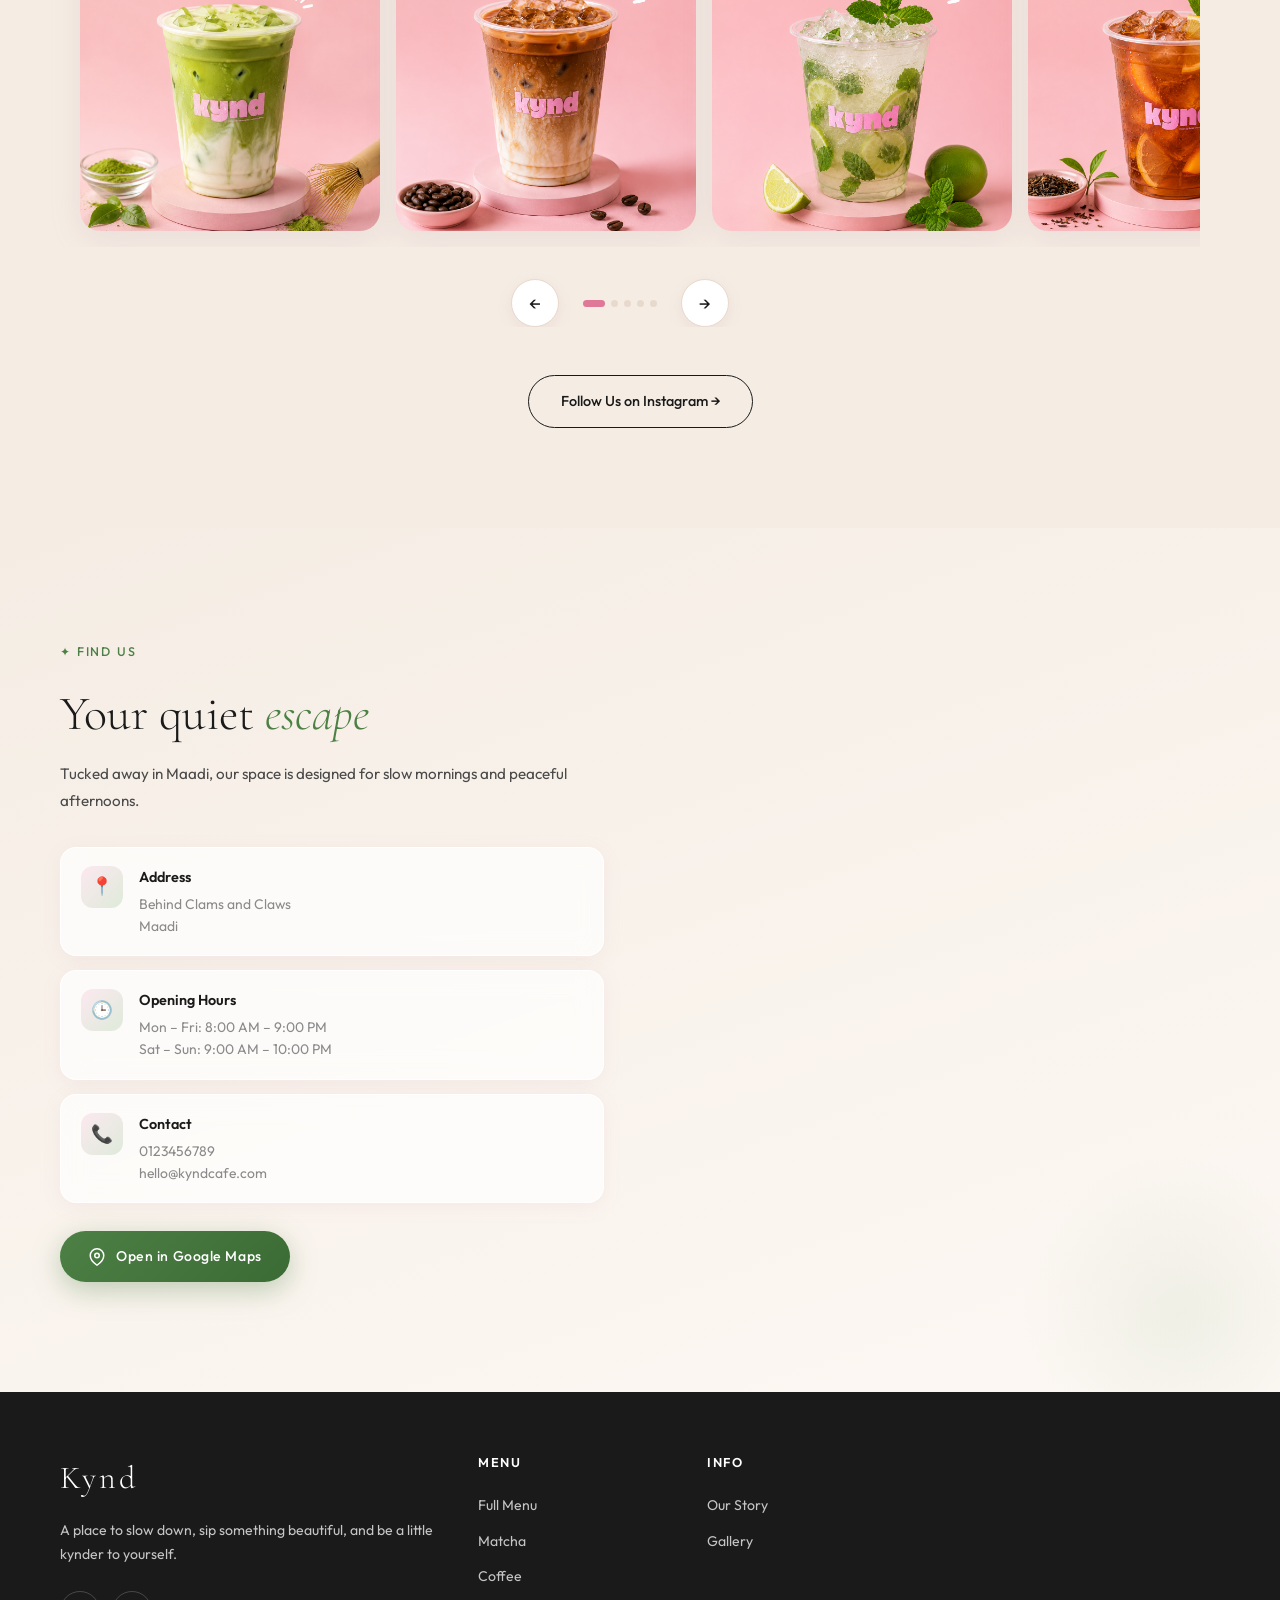
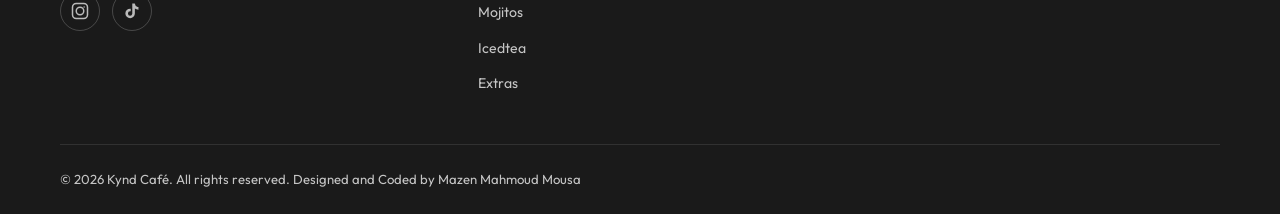
==== commit 306a34a5: "removing matcha slide" ====
--- a/index.html
+++ b/index.html
@@ -197,9 +197,7 @@
             <div class="gallery-slide">
               <img src="assets/extras.png" alt="Dessert" class="gal-img" draggable="false"/>
             </div>
-            <div class="gallery-slide">
-              <img src="assets/matcha-hero.png" alt="Cozy Cafe" class="gal-img" draggable="false"/>
-            </div>
+          
           </div>
         </div>
         <div class="gallery-controls">
